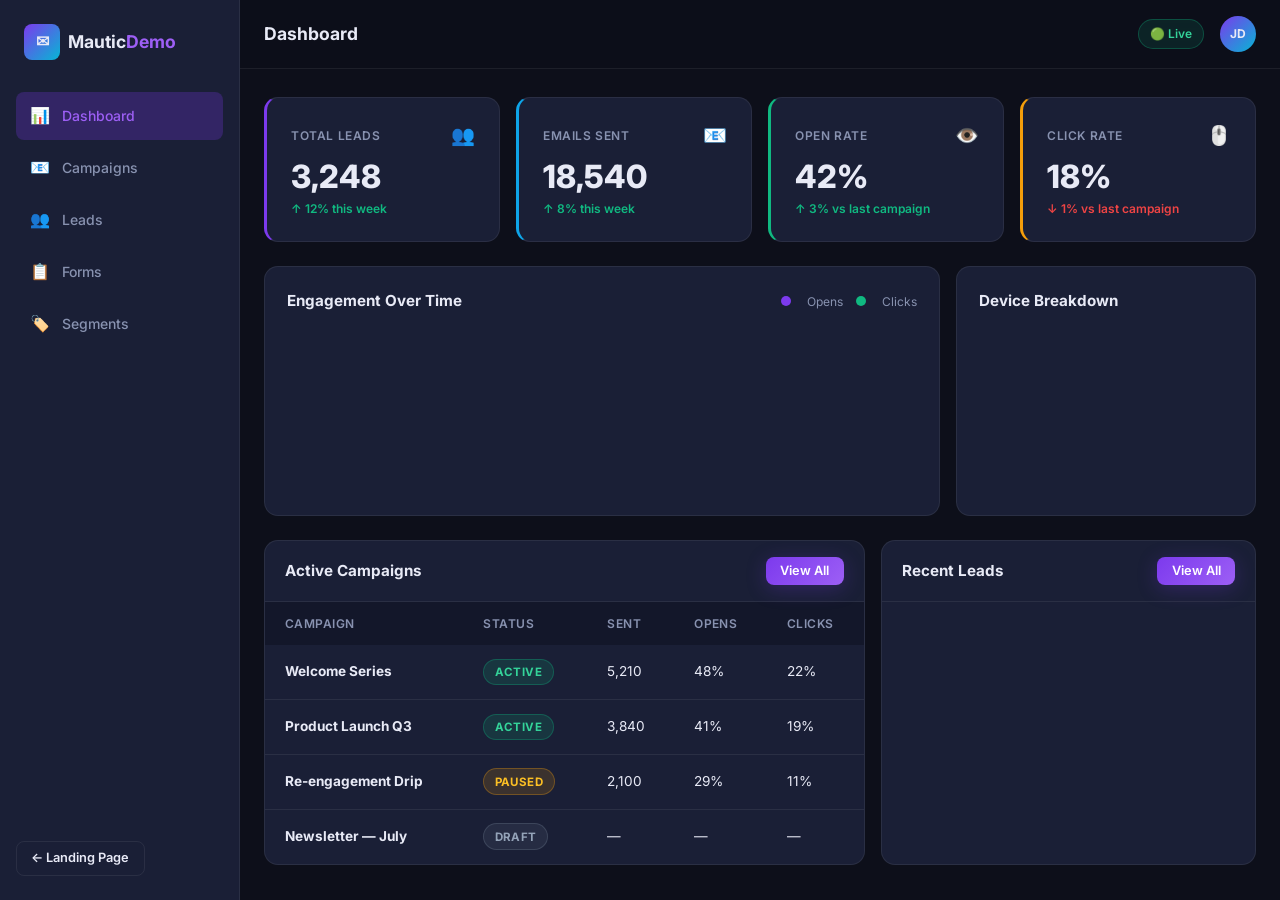
==== dashboard.html @ f66dd585 "Initial commit - Mautic v5 Docker setup, Landing page and dashboard mockup" ====
<!DOCTYPE html>
<html lang="en">
<head>
  <meta charset="UTF-8" />
  <meta name="viewport" content="width=device-width, initial-scale=1.0"/>
  <title>Mautic Demo — Campaign Dashboard</title>
  <meta name="description" content="Track email campaign performance: opens, clicks, leads, and conversions in real time." />
  <link rel="preconnect" href="https://fonts.googleapis.com" />
  <link href="https://fonts.googleapis.com/css2?family=Inter:wght@400;500;600;700;800&display=swap" rel="stylesheet" />
  <link rel="stylesheet" href="style.css" />
</head>
<body class="dashboard-page">

  <!-- SIDEBAR -->
  <aside class="sidebar" id="sidebar">
    <div class="sidebar-logo">
      <span class="logo-icon">✉</span>
      <span>Mautic<strong>Demo</strong></span>
    </div>
    <nav class="sidebar-nav">
      <a href="dashboard.html" class="nav-item active" id="nav-dashboard">
        <span class="nav-icon">📊</span> Dashboard
      </a>
      <a href="#" class="nav-item" id="nav-campaigns" onclick="showSection('campaigns'); return false;">
        <span class="nav-icon">📧</span> Campaigns
      </a>
      <a href="#" class="nav-item" id="nav-leads" onclick="showSection('leads'); return false;">
        <span class="nav-icon">👥</span> Leads
      </a>
      <a href="#" class="nav-item" id="nav-forms" onclick="showSection('forms'); return false;">
        <span class="nav-icon">📋</span> Forms
      </a>
      <a href="#" class="nav-item" id="nav-segments" onclick="showSection('segments'); return false;">
        <span class="nav-icon">🏷️</span> Segments
      </a>
    </nav>
    <div class="sidebar-footer">
      <a href="index.html" class="btn btn-outline btn-sm">← Landing Page</a>
    </div>
  </aside>

  <!-- MAIN -->
  <main class="main-content">

    <!-- TOPBAR -->
    <header class="topbar">
      <div class="topbar-left">
        <button class="hamburger" id="hamburger" onclick="toggleSidebar()">☰</button>
        <h1 class="page-title" id="pageTitle">Dashboard</h1>
      </div>
      <div class="topbar-right">
        <span class="live-badge">🟢 Live</span>
        <div class="avatar">JD</div>
      </div>
    </header>

    <!-- ── DASHBOARD SECTION ── -->
    <section class="section active" id="section-dashboard">

      <!-- KPI CARDS -->
      <div class="kpi-grid">
        <div class="kpi-card" style="--accent:#7c3aed">
          <div class="kpi-top">
            <span class="kpi-label">Total Leads</span>
            <span class="kpi-icon">👥</span>
          </div>
          <div class="kpi-value" data-target="3248">0</div>
          <div class="kpi-delta positive">↑ 12% this week</div>
        </div>
        <div class="kpi-card" style="--accent:#0ea5e9">
          <div class="kpi-top">
            <span class="kpi-label">Emails Sent</span>
            <span class="kpi-icon">📧</span>
          </div>
          <div class="kpi-value" data-target="18540">0</div>
          <div class="kpi-delta positive">↑ 8% this week</div>
        </div>
        <div class="kpi-card" style="--accent:#10b981">
          <div class="kpi-top">
            <span class="kpi-label">Open Rate</span>
            <span class="kpi-icon">👁️</span>
          </div>
          <div class="kpi-value" data-target="42" data-suffix="%">0</div>
          <div class="kpi-delta positive">↑ 3% vs last campaign</div>
        </div>
        <div class="kpi-card" style="--accent:#f59e0b">
          <div class="kpi-top">
            <span class="kpi-label">Click Rate</span>
            <span class="kpi-icon">🖱️</span>
          </div>
          <div class="kpi-value" data-target="18" data-suffix="%">0</div>
          <div class="kpi-delta negative">↓ 1% vs last campaign</div>
        </div>
      </div>

      <!-- CHARTS ROW -->
      <div class="charts-row">
        <!-- Engagement Over Time -->
        <div class="chart-card wide">
          <div class="chart-header">
            <h2>Engagement Over Time</h2>
            <div class="chart-legend">
              <span class="legend-dot" style="background:#7c3aed"></span> Opens
              <span class="legend-dot" style="background:#10b981"></span> Clicks
            </div>
          </div>
          <div class="bar-chart" id="engagementChart"></div>
        </div>

        <!-- Device Breakdown -->
        <div class="chart-card">
          <div class="chart-header"><h2>Device Breakdown</h2></div>
          <div class="donut-wrap">
            <svg viewBox="0 0 120 120" class="donut-svg" id="donutSvg"></svg>
            <div class="donut-legend" id="donutLegend"></div>
          </div>
        </div>
      </div>

      <!-- CAMPAIGNS TABLE + RECENT LEADS -->
      <div class="bottom-row">
        <div class="table-card">
          <div class="card-header">
            <h2>Active Campaigns</h2>
            <button class="btn btn-primary btn-sm" onclick="showSection('campaigns')">View All</button>
          </div>
          <table class="data-table">
            <thead>
              <tr>
                <th>Campaign</th>
                <th>Status</th>
                <th>Sent</th>
                <th>Opens</th>
                <th>Clicks</th>
              </tr>
            </thead>
            <tbody>
              <tr>
                <td><strong>Welcome Series</strong></td>
                <td><span class="badge-status active">Active</span></td>
                <td>5,210</td>
                <td>48%</td>
                <td>22%</td>
              </tr>
              <tr>
                <td><strong>Product Launch Q3</strong></td>
                <td><span class="badge-status active">Active</span></td>
                <td>3,840</td>
                <td>41%</td>
                <td>19%</td>
              </tr>
              <tr>
                <td><strong>Re-engagement Drip</strong></td>
                <td><span class="badge-status paused">Paused</span></td>
                <td>2,100</td>
                <td>29%</td>
                <td>11%</td>
              </tr>
              <tr>
                <td><strong>Newsletter — July</strong></td>
                <td><span class="badge-status draft">Draft</span></td>
                <td>—</td>
                <td>—</td>
                <td>—</td>
              </tr>
            </tbody>
          </table>
        </div>

        <div class="table-card">
          <div class="card-header">
            <h2>Recent Leads</h2>
            <button class="btn btn-primary btn-sm" onclick="showSection('leads')">View All</button>
          </div>
          <ul class="lead-list" id="recentLeadsList"></ul>
        </div>
      </div>

    </section>

    <!-- ── CAMPAIGNS SECTION ── -->
    <section class="section" id="section-campaigns">
      <div class="section-toolbar">
        <h2>Email Campaigns</h2>
        <button class="btn btn-primary btn-sm" id="newCampaignBtn" onclick="openCampaignModal()">+ New Campaign</button>
      </div>
      <div class="campaigns-grid" id="campaignsGrid"></div>
    </section>

    <!-- ── LEADS SECTION ── -->
    <section class="section" id="section-leads">
      <div class="section-toolbar">
        <h2>All Leads</h2>
        <input type="search" id="leadSearch" placeholder="Search leads…" class="search-input" oninput="filterLeads(this.value)" />
      </div>
      <div class="table-card" style="margin-top:0">
        <table class="data-table" id="leadsTable">
          <thead>
            <tr>
              <th>Name</th>
              <th>Email</th>
              <th>Company</th>
              <th>Interest</th>
              <th>Joined</th>
              <th>Status</th>
            </tr>
          </thead>
          <tbody id="leadsTableBody"></tbody>
        </table>
      </div>
    </section>

    <!-- ── FORMS SECTION ── -->
    <section class="section" id="section-forms">
      <div class="section-toolbar"><h2>Lead Capture Forms</h2></div>
      <div class="forms-grid">
        <div class="form-info-card">
          <div class="form-info-icon">📋</div>
          <h3>Campaign Signup Form</h3>
          <p>Embeds on your landing page. Captures name, email, company, and interest.</p>
          <div class="form-info-stats">
            <span>👁️ 4,820 views</span>
            <span>✅ 3,248 submissions</span>
            <span>📈 67% conversion</span>
          </div>
          <div class="embed-box">
            <label>Embed Code</label>
            <code>&lt;script src="https://your-mautic.com/form/1/generate.js"&gt;&lt;/script&gt;</code>
            <button class="btn btn-outline btn-sm" onclick="copyEmbed()">📋 Copy</button>
          </div>
          <a href="index.html" class="btn btn-primary btn-sm" style="margin-top:1rem">Preview Form →</a>
        </div>
        <div class="form-info-card">
          <div class="form-info-icon">🔔</div>
          <h3>Webinar Registration</h3>
          <p>Collects attendee info for upcoming webinar events. Double opt-in enabled.</p>
          <div class="form-info-stats">
            <span>👁️ 1,200 views</span>
            <span>✅ 540 submissions</span>
            <span>📈 45% conversion</span>
          </div>
          <div class="embed-box">
            <label>Embed Code</label>
            <code>&lt;script src="https://your-mautic.com/form/2/generate.js"&gt;&lt;/script&gt;</code>
            <button class="btn btn-outline btn-sm" onclick="copyEmbed2()">📋 Copy</button>
          </div>
        </div>
      </div>
    </section>

    <!-- ── SEGMENTS SECTION ── -->
    <section class="section" id="section-segments">
      <div class="section-toolbar"><h2>Audience Segments</h2></div>
      <div class="segments-grid">
        <div class="segment-card">
          <div class="segment-header" style="--seg-color:#7c3aed">
            <span class="segment-icon">🏷️</span>
            <strong>Email Marketing</strong>
          </div>
          <p>Leads interested in email marketing tips and best practices.</p>
          <div class="segment-count">842 contacts</div>
        </div>
        <div class="segment-card">
          <div class="segment-header" style="--seg-color:#0ea5e9">
            <span class="segment-icon">🏷️</span>
            <strong>Lead Generation</strong>
          </div>
          <p>Prospects looking to grow their pipeline with lead gen strategies.</p>
          <div class="segment-count">1,120 contacts</div>
        </div>
        <div class="segment-card">
          <div class="segment-header" style="--seg-color:#10b981">
            <span class="segment-icon">🏷️</span>
            <strong>Automation</strong>
          </div>
          <p>Users exploring marketing automation workflows and drip sequences.</p>
          <div class="segment-count">690 contacts</div>
        </div>
        <div class="segment-card">
          <div class="segment-header" style="--seg-color:#f59e0b">
            <span class="segment-icon">🏷️</span>
            <strong>Analytics</strong>
          </div>
          <p>Data-driven marketers tracking campaign performance metrics.</p>
          <div class="segment-count">596 contacts</div>
        </div>
      </div>
    </section>

  </main>

  <!-- NEW CAMPAIGN MODAL -->
  <div class="modal-overlay hidden" id="campaignModal">
    <div class="modal">
      <div class="modal-header">
        <h2>Create New Campaign</h2>
        <button class="modal-close" onclick="closeCampaignModal()">✕</button>
      </div>
      <form id="campaignForm" onsubmit="saveCampaign(event)">
        <div class="form-group">
          <label>Campaign Name</label>
          <input type="text" id="campaignName" placeholder="e.g. Summer Promo 2026" required />
        </div>
        <div class="form-group">
          <label>Subject Line</label>
          <input type="text" id="campaignSubject" placeholder="e.g. 🌞 Exclusive summer deals just for you" required />
        </div>
        <div class="form-group">
          <label>Target Segment</label>
          <select id="campaignSegment">
            <option value="all">All Subscribers</option>
            <option value="email-marketing">Email Marketing</option>
            <option value="lead-gen">Lead Generation</option>
            <option value="automation">Automation</option>
            <option value="analytics">Analytics</option>
          </select>
        </div>
        <div class="form-group">
          <label>Send Date</label>
          <input type="date" id="campaignDate" required />
        </div>
        <div class="form-group">
          <label>Email Body (Preview)</label>
          <textarea id="campaignBody" rows="4" placeholder="Write a short description or preview text for this campaign…"></textarea>
        </div>
        <div class="modal-actions">
          <button type="button" class="btn btn-outline" onclick="closeCampaignModal()">Cancel</button>
          <button type="submit" class="btn btn-primary">Create Campaign</button>
        </div>
      </form>
    </div>
  </div>

  <script src="app.js"></script>
</body>
</html>
---- style.css ----
/* ─────────────────────────────────────────
   DESIGN TOKENS
───────────────────────────────────────── */
:root {
  --bg: #0d0f1a;
  --bg2: #13172a;
  --bg3: #1c2240;
  --surface: #1a1f36;
  --surface2: #222846;
  --border: rgba(255,255,255,0.07);
  --text: #e8eaf6;
  --text-muted: #8892b0;
  --primary: #7c3aed;
  --primary-light: #9d5ff5;
  --primary-glow: rgba(124,58,237,0.25);
  --accent: #06b6d4;
  --success: #10b981;
  --warning: #f59e0b;
  --danger: #ef4444;
  --radius: 14px;
  --radius-sm: 8px;
  --sidebar-w: 240px;
  --transition: 0.2s ease;
}

/* ─────────────────────────────────────────
   RESET & BASE
───────────────────────────────────────── */
*, *::before, *::after { box-sizing: border-box; margin: 0; padding: 0; }

html { scroll-behavior: smooth; }

body {
  font-family: 'Inter', sans-serif;
  background: var(--bg);
  color: var(--text);
  line-height: 1.6;
  min-height: 100vh;
}

a { color: inherit; text-decoration: none; }
input, select, textarea, button { font-family: inherit; font-size: 0.9rem; }

/* ─────────────────────────────────────────
   BUTTONS
───────────────────────────────────────── */
.btn {
  display: inline-flex;
  align-items: center;
  gap: 0.4rem;
  padding: 0.6rem 1.25rem;
  border-radius: var(--radius-sm);
  font-weight: 600;
  font-size: 0.875rem;
  cursor: pointer;
  border: none;
  transition: all var(--transition);
}

.btn-primary {
  background: linear-gradient(135deg, var(--primary), var(--primary-light));
  color: #fff;
  box-shadow: 0 4px 20px var(--primary-glow);
}
.btn-primary:hover {
  transform: translateY(-1px);
  box-shadow: 0 6px 28px var(--primary-glow);
}

.btn-outline {
  background: transparent;
  color: var(--text);
  border: 1px solid var(--border);
}
.btn-outline:hover {
  background: var(--surface2);
  border-color: var(--primary);
  color: var(--primary-light);
}

.btn-sm { padding: 0.4rem 0.9rem; font-size: 0.8rem; }
.btn-full { width: 100%; justify-content: center; padding: 0.85rem; font-size: 0.95rem; }

/* ─────────────────────────────────────────
   NAVBAR (landing)
───────────────────────────────────────── */
.navbar {
  position: sticky;
  top: 0;
  z-index: 100;
  background: rgba(13,15,26,0.85);
  backdrop-filter: blur(16px);
  border-bottom: 1px solid var(--border);
}
.nav-inner {
  max-width: 1200px;
  margin: 0 auto;
  padding: 1rem 1.5rem;
  display: flex;
  align-items: center;
  justify-content: space-between;
}
.logo {
  display: flex;
  align-items: center;
  gap: 0.5rem;
  font-size: 1.2rem;
  font-weight: 700;
  color: var(--text);
}
.logo strong { color: var(--primary-light); }
.logo-icon {
  width: 36px; height: 36px;
  background: linear-gradient(135deg, var(--primary), var(--accent));
  border-radius: 8px;
  display: flex;
  align-items: center;
  justify-content: center;
  font-size: 1rem;
}

/* ─────────────────────────────────────────
   HERO (landing)
───────────────────────────────────────── */
.landing-page { background: var(--bg); }

.hero {
  max-width: 1200px;
  margin: 0 auto;
  padding: 5rem 1.5rem 4rem;
  display: grid;
  grid-template-columns: 1fr 420px;
  gap: 4rem;
  align-items: center;
}

.hero-content { display: flex; flex-direction: column; gap: 1.5rem; }

.badge {
  display: inline-block;
  width: fit-content;
  background: rgba(124,58,237,0.15);
  border: 1px solid rgba(124,58,237,0.35);
  color: var(--primary-light);
  padding: 0.35rem 0.9rem;
  border-radius: 999px;
  font-size: 0.8rem;
  font-weight: 600;
}

.hero h1 {
  font-size: clamp(2rem, 4vw, 3rem);
  font-weight: 800;
  line-height: 1.2;
  background: linear-gradient(135deg, #fff 30%, var(--primary-light) 100%);
  -webkit-background-clip: text;
  -webkit-text-fill-color: transparent;
  background-clip: text;
}

.hero-sub {
  font-size: 1.05rem;
  color: var(--text-muted);
  max-width: 520px;
}

.hero-stats {
  display: flex;
  align-items: center;
  gap: 1.5rem;
  margin-top: 0.5rem;
}
.stat { display: flex; flex-direction: column; }
.stat strong { font-size: 1.6rem; font-weight: 800; color: #fff; }
.stat span { font-size: 0.78rem; color: var(--text-muted); }
.stat-divider { width: 1px; height: 40px; background: var(--border); }

/* ─────────────────────────────────────────
   FORM CARD
───────────────────────────────────────── */
.form-card {
  background: var(--surface);
  border: 1px solid var(--border);
  border-radius: var(--radius);
  padding: 2rem;
  box-shadow: 0 20px 60px rgba(0,0,0,0.4), 0 0 0 1px var(--border);
}

.form-header { text-align: center; margin-bottom: 1.5rem; }
.form-icon { font-size: 2rem; margin-bottom: 0.5rem; }
.form-header h2 { font-size: 1.4rem; font-weight: 700; }
.form-header p { color: var(--text-muted); font-size: 0.875rem; margin-top: 0.3rem; }

.form-group { display: flex; flex-direction: column; gap: 0.35rem; margin-bottom: 1rem; }
.form-group label {
  font-size: 0.8rem;
  font-weight: 600;
  color: var(--text-muted);
  text-transform: uppercase;
  letter-spacing: 0.05em;
}
.form-group input,
.form-group select,
.form-group textarea {
  background: var(--bg2);
  border: 1px solid var(--border);
  color: var(--text);
  padding: 0.65rem 0.85rem;
  border-radius: var(--radius-sm);
  outline: none;
  transition: border-color var(--transition), box-shadow var(--transition);
}
.form-group input:focus,
.form-group select:focus,
.form-group textarea:focus {
  border-color: var(--primary);
  box-shadow: 0 0 0 3px var(--primary-glow);
}
.form-group input.error { border-color: var(--danger); }

.optional { color: var(--text-muted); font-weight: 400; text-transform: none; }

.form-check {
  display: flex;
  align-items: flex-start;
  gap: 0.6rem;
  margin-bottom: 1.2rem;
  font-size: 0.82rem;
  color: var(--text-muted);
  flex-wrap: wrap;
}
.form-check input[type="checkbox"] { margin-top: 2px; accent-color: var(--primary); }
.form-check a { color: var(--primary-light); text-decoration: underline; }

.field-error { color: var(--danger); font-size: 0.75rem; min-height: 1rem; }

/* ─────────────────────────────────────────
   SUCCESS STATE
───────────────────────────────────────── */
.form-success {
  text-align: center;
  padding: 2rem 1rem;
}
.success-icon { font-size: 3rem; margin-bottom: 1rem; }
.form-success h3 { font-size: 1.5rem; font-weight: 700; margin-bottom: 0.5rem; }
.form-success p { color: var(--text-muted); }

/* ─────────────────────────────────────────
   FEATURES
───────────────────────────────────────── */
.features {
  border-top: 1px solid var(--border);
  padding: 5rem 1.5rem;
  background: var(--bg2);
}
.container { max-width: 1200px; margin: 0 auto; }
.section-title { font-size: 2rem; font-weight: 800; text-align: center; }
.section-sub { text-align: center; color: var(--text-muted); margin-top: 0.5rem; margin-bottom: 3rem; }
.features-grid {
  display: grid;
  grid-template-columns: repeat(auto-fit, minmax(240px, 1fr));
  gap: 1.5rem;
}
.feature-card {
  background: var(--surface);
  border: 1px solid var(--border);
  border-radius: var(--radius);
  padding: 1.75rem;
  transition: transform var(--transition), box-shadow var(--transition);
}
.feature-card:hover {
  transform: translateY(-4px);
  box-shadow: 0 12px 40px rgba(0,0,0,0.3);
}
.feature-icon { font-size: 2rem; margin-bottom: 1rem; }
.feature-card h3 { font-size: 1.05rem; font-weight: 700; margin-bottom: 0.5rem; }
.feature-card p { color: var(--text-muted); font-size: 0.875rem; }

/* ─────────────────────────────────────────
   FOOTER
───────────────────────────────────────── */
.footer {
  text-align: center;
  padding: 2rem 1.5rem;
  border-top: 1px solid var(--border);
  color: var(--text-muted);
  font-size: 0.82rem;
}
.footer a { color: var(--primary-light); }

/* ─────────────────────────────────────────
   DASHBOARD LAYOUT
───────────────────────────────────────── */
.dashboard-page {
  display: flex;
  min-height: 100vh;
}

/* SIDEBAR */
.sidebar {
  width: var(--sidebar-w);
  background: var(--surface);
  border-right: 1px solid var(--border);
  display: flex;
  flex-direction: column;
  padding: 1.5rem 1rem;
  position: fixed;
  top: 0; left: 0; bottom: 0;
  z-index: 200;
  transition: transform var(--transition);
}
.sidebar-logo {
  display: flex;
  align-items: center;
  gap: 0.5rem;
  font-size: 1.1rem;
  font-weight: 700;
  margin-bottom: 2rem;
  padding: 0 0.5rem;
}
.sidebar-logo strong { color: var(--primary-light); }
.sidebar-nav {
  display: flex;
  flex-direction: column;
  gap: 0.25rem;
  flex: 1;
}
.nav-item {
  display: flex;
  align-items: center;
  gap: 0.75rem;
  padding: 0.7rem 0.85rem;
  border-radius: var(--radius-sm);
  color: var(--text-muted);
  font-size: 0.875rem;
  font-weight: 500;
  transition: all var(--transition);
  cursor: pointer;
}
.nav-item:hover, .nav-item.active {
  background: var(--primary-glow);
  color: var(--primary-light);
}
.nav-icon { font-size: 1rem; }
.sidebar-footer { margin-top: auto; padding-top: 1rem; }

/* MAIN */
.main-content {
  margin-left: var(--sidebar-w);
  flex: 1;
  display: flex;
  flex-direction: column;
  min-height: 100vh;
  overflow-x: hidden;
}

/* TOPBAR */
.topbar {
  position: sticky;
  top: 0;
  z-index: 100;
  background: rgba(13,15,26,0.85);
  backdrop-filter: blur(16px);
  border-bottom: 1px solid var(--border);
  padding: 1rem 1.5rem;
  display: flex;
  align-items: center;
  justify-content: space-between;
}
.topbar-left { display: flex; align-items: center; gap: 1rem; }
.page-title { font-size: 1.1rem; font-weight: 700; }
.topbar-right { display: flex; align-items: center; gap: 1rem; }
.live-badge {
  font-size: 0.75rem;
  font-weight: 600;
  background: rgba(16,185,129,0.12);
  color: #34d399;
  border: 1px solid rgba(16,185,129,0.3);
  padding: 0.25rem 0.7rem;
  border-radius: 999px;
}
.avatar {
  width: 36px; height: 36px;
  background: linear-gradient(135deg, var(--primary), var(--accent));
  border-radius: 50%;
  display: flex;
  align-items: center;
  justify-content: center;
  font-size: 0.75rem;
  font-weight: 700;
}
.hamburger {
  display: none;
  background: none;
  border: none;
  color: var(--text);
  font-size: 1.3rem;
  cursor: pointer;
}

/* SECTIONS */
.section {
  display: none;
  padding: 1.75rem 1.5rem;
  flex: 1;
  animation: fadeIn 0.25s ease;
}
.section.active { display: block; }
@keyframes fadeIn { from { opacity: 0; transform: translateY(6px); } to { opacity: 1; transform: none; } }

.section-toolbar {
  display: flex;
  align-items: center;
  justify-content: space-between;
  margin-bottom: 1.5rem;
}
.section-toolbar h2 { font-size: 1.2rem; font-weight: 700; }

/* ─────────────────────────────────────────
   KPI CARDS
───────────────────────────────────────── */
.kpi-grid {
  display: grid;
  grid-template-columns: repeat(auto-fit, minmax(200px, 1fr));
  gap: 1rem;
  margin-bottom: 1.5rem;
}
.kpi-card {
  background: var(--surface);
  border: 1px solid var(--border);
  border-radius: var(--radius);
  padding: 1.4rem 1.5rem;
  border-left: 3px solid var(--accent, var(--primary));
  transition: transform var(--transition), box-shadow var(--transition);
}
.kpi-card:hover {
  transform: translateY(-3px);
  box-shadow: 0 8px 30px rgba(0,0,0,0.25);
}
.kpi-top {
  display: flex;
  justify-content: space-between;
  align-items: center;
  margin-bottom: 0.6rem;
}
.kpi-label { font-size: 0.75rem; font-weight: 600; text-transform: uppercase; letter-spacing: 0.05em; color: var(--text-muted); }
.kpi-icon { font-size: 1.2rem; }
.kpi-value { font-size: 2rem; font-weight: 800; line-height: 1; }
.kpi-delta { font-size: 0.75rem; margin-top: 0.4rem; font-weight: 600; }
.kpi-delta.positive { color: var(--success); }
.kpi-delta.negative { color: var(--danger); }

/* ─────────────────────────────────────────
   CHARTS
───────────────────────────────────────── */
.charts-row {
  display: grid;
  grid-template-columns: 1fr 300px;
  gap: 1rem;
  margin-bottom: 1.5rem;
}

.chart-card {
  background: var(--surface);
  border: 1px solid var(--border);
  border-radius: var(--radius);
  padding: 1.4rem;
}
.chart-card.wide { grid-column: 1; }

.chart-header {
  display: flex;
  justify-content: space-between;
  align-items: center;
  margin-bottom: 1.2rem;
}
.chart-header h2 { font-size: 0.95rem; font-weight: 700; }

.chart-legend {
  display: flex;
  align-items: center;
  gap: 0.8rem;
  font-size: 0.75rem;
  color: var(--text-muted);
}
.legend-dot { display: inline-block; width: 10px; height: 10px; border-radius: 50%; margin-right: 0.2rem; }

/* BAR CHART */
.bar-chart {
  display: flex;
  align-items: flex-end;
  gap: 0.5rem;
  height: 160px;
}
.bar-group {
  flex: 1;
  display: flex;
  flex-direction: column;
  align-items: center;
  gap: 2px;
}
.bar-pair {
  display: flex;
  align-items: flex-end;
  gap: 2px;
  width: 100%;
  flex: 1;
}
.bar {
  flex: 1;
  border-radius: 3px 3px 0 0;
  min-height: 4px;
  transition: height 0.8s cubic-bezier(.34,1.56,.64,1);
}
.bar-label {
  font-size: 0.65rem;
  color: var(--text-muted);
  margin-top: 4px;
  text-align: center;
}

/* DONUT */
.donut-wrap {
  display: flex;
  flex-direction: column;
  align-items: center;
  gap: 1rem;
}
.donut-svg { width: 120px; height: 120px; }
.donut-legend { width: 100%; display: flex; flex-direction: column; gap: 0.45rem; }
.donut-item {
  display: flex;
  align-items: center;
  justify-content: space-between;
  font-size: 0.78rem;
}
.donut-item-left { display: flex; align-items: center; gap: 0.5rem; }
.donut-dot { width: 8px; height: 8px; border-radius: 50%; }
.donut-pct { font-weight: 700; }

/* ─────────────────────────────────────────
   BOTTOM ROW TABLES
───────────────────────────────────────── */
.bottom-row {
  display: grid;
  grid-template-columns: 1.6fr 1fr;
  gap: 1rem;
}

.table-card {
  background: var(--surface);
  border: 1px solid var(--border);
  border-radius: var(--radius);
  overflow: hidden;
}
.card-header {
  display: flex;
  justify-content: space-between;
  align-items: center;
  padding: 1rem 1.25rem;
  border-bottom: 1px solid var(--border);
}
.card-header h2 { font-size: 0.95rem; font-weight: 700; }

.data-table {
  width: 100%;
  border-collapse: collapse;
  font-size: 0.85rem;
}
.data-table th {
  background: var(--bg2);
  padding: 0.75rem 1.25rem;
  text-align: left;
  font-size: 0.75rem;
  font-weight: 600;
  color: var(--text-muted);
  text-transform: uppercase;
  letter-spacing: 0.04em;
}
.data-table td {
  padding: 0.85rem 1.25rem;
  border-bottom: 1px solid var(--border);
  color: var(--text);
}
.data-table tr:last-child td { border-bottom: none; }
.data-table tbody tr:hover { background: var(--surface2); }

/* STATUS BADGES */
.badge-status {
  display: inline-block;
  padding: 0.2rem 0.65rem;
  border-radius: 999px;
  font-size: 0.72rem;
  font-weight: 700;
  text-transform: uppercase;
  letter-spacing: 0.04em;
}
.badge-status.active  { background: rgba(16,185,129,0.15); color: #34d399; border: 1px solid rgba(16,185,129,0.3); }
.badge-status.paused  { background: rgba(245,158,11,0.15);  color: #fbbf24; border: 1px solid rgba(245,158,11,0.3); }
.badge-status.draft   { background: rgba(148,163,184,0.1);  color: #94a3b8; border: 1px solid rgba(148,163,184,0.2); }
.badge-status.sent    { background: rgba(14,165,233,0.15);  color: #38bdf8; border: 1px solid rgba(14,165,233,0.3); }

/* LEAD LIST */
.lead-list { list-style: none; }
.lead-item {
  display: flex;
  align-items: center;
  gap: 0.85rem;
  padding: 0.85rem 1.25rem;
  border-bottom: 1px solid var(--border);
  font-size: 0.85rem;
  transition: background var(--transition);
}
.lead-item:last-child { border-bottom: none; }
.lead-item:hover { background: var(--surface2); }
.lead-avatar {
  width: 32px; height: 32px;
  border-radius: 50%;
  display: flex;
  align-items: center;
  justify-content: center;
  font-size: 0.7rem;
  font-weight: 700;
  color: #fff;
  flex-shrink: 0;
}
.lead-info { flex: 1; }
.lead-name { font-weight: 600; }
.lead-email { color: var(--text-muted); font-size: 0.75rem; }
.lead-time { color: var(--text-muted); font-size: 0.72rem; }

/* ─────────────────────────────────────────
   CAMPAIGNS GRID
───────────────────────────────────────── */
.campaigns-grid {
  display: grid;
  grid-template-columns: repeat(auto-fill, minmax(280px, 1fr));
  gap: 1rem;
}
.campaign-card {
  background: var(--surface);
  border: 1px solid var(--border);
  border-radius: var(--radius);
  padding: 1.4rem;
  transition: transform var(--transition), box-shadow var(--transition);
}
.campaign-card:hover {
  transform: translateY(-3px);
  box-shadow: 0 10px 30px rgba(0,0,0,0.25);
}
.cc-header { display: flex; justify-content: space-between; align-items: flex-start; margin-bottom: 0.75rem; }
.cc-name { font-size: 1rem; font-weight: 700; }
.cc-subject { color: var(--text-muted); font-size: 0.82rem; margin-bottom: 0.85rem; }
.cc-meta { display: flex; gap: 1rem; font-size: 0.78rem; color: var(--text-muted); margin-bottom: 0.85rem; }
.cc-stats { display: flex; gap: 0.75rem; }
.cc-stat {
  flex: 1;
  background: var(--bg2);
  border-radius: var(--radius-sm);
  padding: 0.5rem;
  text-align: center;
}
.cc-stat-val { font-weight: 700; font-size: 0.95rem; }
.cc-stat-lbl { font-size: 0.67rem; color: var(--text-muted); }

/* ─────────────────────────────────────────
   LEADS TABLE (full)
───────────────────────────────────────── */
.search-input {
  background: var(--surface);
  border: 1px solid var(--border);
  color: var(--text);
  padding: 0.5rem 0.9rem;
  border-radius: var(--radius-sm);
  outline: none;
  width: 240px;
  font-size: 0.875rem;
}
.search-input:focus {
  border-color: var(--primary);
  box-shadow: 0 0 0 3px var(--primary-glow);
}

/* ─────────────────────────────────────────
   FORMS & SEGMENTS
───────────────────────────────────────── */
.forms-grid {
  display: grid;
  grid-template-columns: repeat(auto-fill, minmax(340px, 1fr));
  gap: 1.25rem;
}
.form-info-card {
  background: var(--surface);
  border: 1px solid var(--border);
  border-radius: var(--radius);
  padding: 1.5rem;
}
.form-info-icon { font-size: 2rem; margin-bottom: 0.75rem; }
.form-info-card h3 { font-size: 1rem; font-weight: 700; margin-bottom: 0.4rem; }
.form-info-card p { color: var(--text-muted); font-size: 0.85rem; margin-bottom: 1rem; }
.form-info-stats { display: flex; gap: 1rem; flex-wrap: wrap; font-size: 0.78rem; color: var(--text-muted); margin-bottom: 1rem; }
.embed-box {
  background: var(--bg2);
  border: 1px solid var(--border);
  border-radius: var(--radius-sm);
  padding: 0.85rem;
}
.embed-box label { font-size: 0.7rem; font-weight: 600; text-transform: uppercase; color: var(--text-muted); display: block; margin-bottom: 0.35rem; }
.embed-box code { display: block; font-size: 0.72rem; color: #a5b4fc; word-break: break-all; margin-bottom: 0.6rem; }

.segments-grid {
  display: grid;
  grid-template-columns: repeat(auto-fill, minmax(240px, 1fr));
  gap: 1rem;
}
.segment-card {
  background: var(--surface);
  border: 1px solid var(--border);
  border-radius: var(--radius);
  overflow: hidden;
  transition: transform var(--transition);
}
.segment-card:hover { transform: translateY(-3px); }
.segment-header {
  background: color-mix(in srgb, var(--seg-color) 15%, transparent);
  border-bottom: 1px solid var(--border);
  padding: 1rem 1.25rem;
  display: flex;
  align-items: center;
  gap: 0.6rem;
  font-weight: 700;
  font-size: 0.9rem;
  color: var(--seg-color, var(--primary-light));
}
.segment-card p { padding: 1rem 1.25rem 0.5rem; color: var(--text-muted); font-size: 0.85rem; }
.segment-count { padding: 0.5rem 1.25rem 1rem; font-weight: 700; color: var(--text); font-size: 0.9rem; }

/* ─────────────────────────────────────────
   MODAL
───────────────────────────────────────── */
.modal-overlay {
  position: fixed;
  inset: 0;
  background: rgba(0,0,0,0.65);
  backdrop-filter: blur(4px);
  z-index: 500;
  display: flex;
  align-items: center;
  justify-content: center;
  padding: 1rem;
  animation: fadeIn 0.2s ease;
}
.modal-overlay.hidden { display: none; }
.modal {
  background: var(--surface);
  border: 1px solid var(--border);
  border-radius: var(--radius);
  padding: 2rem;
  width: 100%;
  max-width: 500px;
  box-shadow: 0 24px 80px rgba(0,0,0,0.6);
  animation: slideUp 0.25s ease;
}
@keyframes slideUp { from { transform: translateY(20px); opacity: 0; } to { transform: none; opacity: 1; } }

.modal-header {
  display: flex;
  justify-content: space-between;
  align-items: center;
  margin-bottom: 1.5rem;
}
.modal-header h2 { font-size: 1.1rem; font-weight: 700; }
.modal-close {
  background: none;
  border: none;
  color: var(--text-muted);
  font-size: 1.1rem;
  cursor: pointer;
  transition: color var(--transition);
}
.modal-close:hover { color: var(--text); }
.modal-actions { display: flex; gap: 0.75rem; justify-content: flex-end; margin-top: 1.25rem; }

/* ─────────────────────────────────────────
   UTILITIES
───────────────────────────────────────── */
.hidden { display: none !important; }

/* ─────────────────────────────────────────
   RESPONSIVE
───────────────────────────────────────── */
@media (max-width: 1024px) {
  .charts-row { grid-template-columns: 1fr; }
  .bottom-row { grid-template-columns: 1fr; }
}

@media (max-width: 768px) {
  .hero {
    grid-template-columns: 1fr;
    gap: 2.5rem;
    padding: 3rem 1rem 2rem;
  }
  .sidebar {
    transform: translateX(-100%);
  }
  .sidebar.open {
    transform: translateX(0);
  }
  .main-content { margin-left: 0; }
  .hamburger { display: block; }
  .kpi-grid { grid-template-columns: repeat(2, 1fr); }
  .section { padding: 1.25rem 1rem; }
}

@media (max-width: 480px) {
  .kpi-grid { grid-template-columns: 1fr; }
  .hero-stats { flex-wrap: wrap; gap: 1rem; }
}
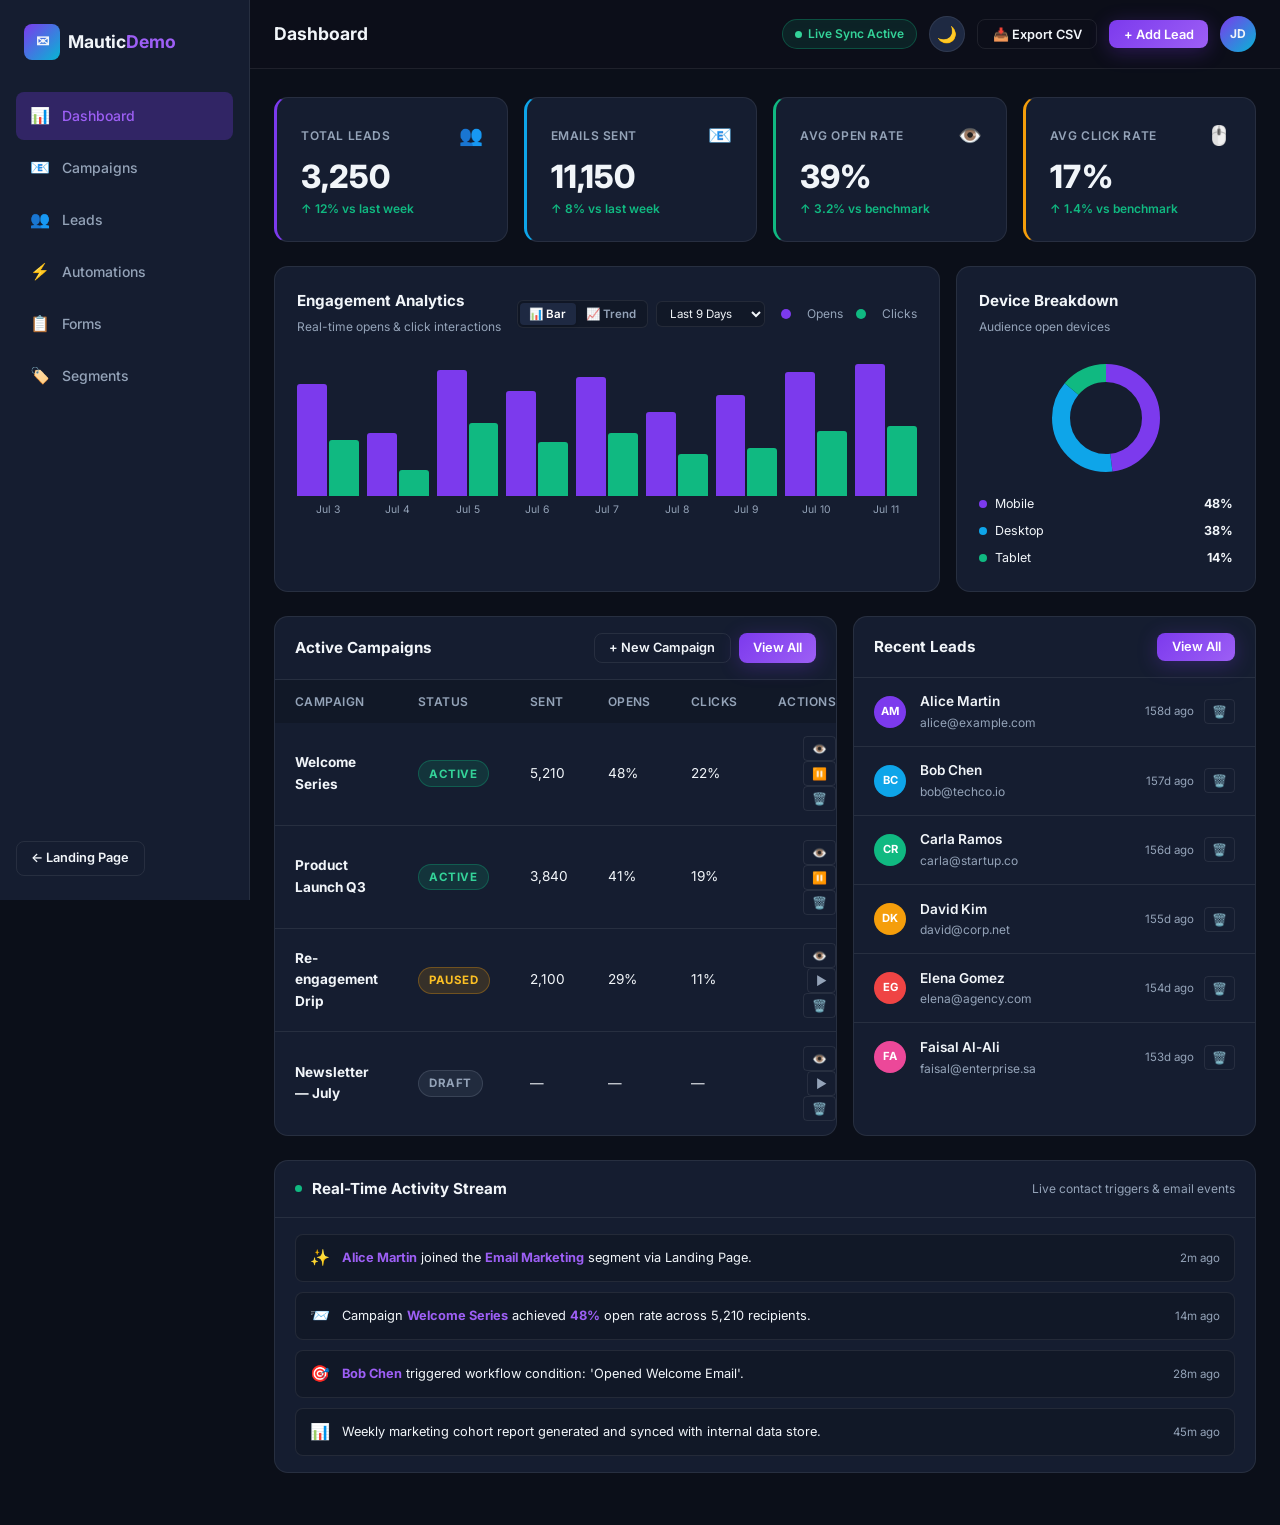
==== commit e37601e8: "Add files via upload" ====
--- a/dashboard.html
+++ b/dashboard.html
@@ -27,6 +27,9 @@
       <a href="#" class="nav-item" id="nav-leads" onclick="showSection('leads'); return false;">
         <span class="nav-icon">👥</span> Leads
       </a>
+      <a href="#" class="nav-item" id="nav-automations" onclick="showSection('automations'); return false;">
+        <span class="nav-icon">⚡</span> Automations
+      </a>
       <a href="#" class="nav-item" id="nav-forms" onclick="showSection('forms'); return false;">
         <span class="nav-icon">📋</span> Forms
       </a>
@@ -48,9 +51,21 @@
         <button class="hamburger" id="hamburger" onclick="toggleSidebar()">☰</button>
         <h1 class="page-title" id="pageTitle">Dashboard</h1>
       </div>
-      <div class="topbar-right">
-        <span class="live-badge">🟢 Live</span>
-        <div class="avatar">JD</div>
+      <div class="topbar-right" style="display:flex;align-items:center;gap:0.75rem">
+        <span class="status-pill">
+          <span class="pulse-dot"></span>
+          <span>Live Sync Active</span>
+        </span>
+        <button class="theme-toggle-btn" id="dashThemeToggleBtn" onclick="toggleTheme()" title="Toggle Dark / Light Mode">
+          🌓
+        </button>
+        <button class="btn btn-outline btn-sm" onclick="exportLeadsCSV()" title="Export all leads as CSV file">
+          📥 Export CSV
+        </button>
+        <button class="btn btn-primary btn-sm" onclick="openLeadModal()">
+          + Add Lead
+        </button>
+        <div class="avatar" title="Marketing Admin">JD</div>
       </div>
     </header>
 
@@ -64,32 +79,32 @@
             <span class="kpi-label">Total Leads</span>
             <span class="kpi-icon">👥</span>
           </div>
-          <div class="kpi-value" data-target="3248">0</div>
-          <div class="kpi-delta positive">↑ 12% this week</div>
+          <div class="kpi-value" id="kpiTotalLeads" data-target="3248">0</div>
+          <div class="kpi-delta positive">↑ 12% vs last week</div>
         </div>
         <div class="kpi-card" style="--accent:#0ea5e9">
           <div class="kpi-top">
             <span class="kpi-label">Emails Sent</span>
             <span class="kpi-icon">📧</span>
           </div>
-          <div class="kpi-value" data-target="18540">0</div>
-          <div class="kpi-delta positive">↑ 8% this week</div>
+          <div class="kpi-value" id="kpiEmailsSent" data-target="18540">0</div>
+          <div class="kpi-delta positive">↑ 8% vs last week</div>
         </div>
         <div class="kpi-card" style="--accent:#10b981">
           <div class="kpi-top">
-            <span class="kpi-label">Open Rate</span>
+            <span class="kpi-label">Avg Open Rate</span>
             <span class="kpi-icon">👁️</span>
           </div>
-          <div class="kpi-value" data-target="42" data-suffix="%">0</div>
-          <div class="kpi-delta positive">↑ 3% vs last campaign</div>
+          <div class="kpi-value" id="kpiOpenRate" data-target="42" data-suffix="%">0</div>
+          <div class="kpi-delta positive">↑ 3.2% vs benchmark</div>
         </div>
         <div class="kpi-card" style="--accent:#f59e0b">
           <div class="kpi-top">
-            <span class="kpi-label">Click Rate</span>
+            <span class="kpi-label">Avg Click Rate</span>
             <span class="kpi-icon">🖱️</span>
           </div>
-          <div class="kpi-value" data-target="18" data-suffix="%">0</div>
-          <div class="kpi-delta negative">↓ 1% vs last campaign</div>
+          <div class="kpi-value" id="kpiClickRate" data-target="18" data-suffix="%">0</div>
+          <div class="kpi-delta positive">↑ 1.4% vs benchmark</div>
         </div>
       </div>
 
@@ -98,18 +113,41 @@
         <!-- Engagement Over Time -->
         <div class="chart-card wide">
           <div class="chart-header">
-            <h2>Engagement Over Time</h2>
-            <div class="chart-legend">
-              <span class="legend-dot" style="background:#7c3aed"></span> Opens
-              <span class="legend-dot" style="background:#10b981"></span> Clicks
+            <div>
+              <h2>Engagement Analytics</h2>
+              <span style="font-size:0.75rem;color:var(--text-muted)">Real-time opens &amp; click interactions</span>
+            </div>
+            <div class="chart-controls">
+              <div class="chart-toggle-group">
+                <button type="button" class="chart-toggle-btn active" id="chartTypeBar" onclick="switchChartType('bar')">📊 Bar</button>
+                <button type="button" class="chart-toggle-btn" id="chartTypeLine" onclick="switchChartType('line')">📈 Trend</button>
+              </div>
+              <select class="chart-date-filter" id="chartDateFilter" onchange="changeChartDateRange(this.value)">
+                <option value="9">Last 9 Days</option>
+                <option value="7">Last 7 Days</option>
+                <option value="14">Last 14 Days</option>
+                <option value="30">Last 30 Days</option>
+              </select>
+              <div class="chart-legend" style="margin-left:0.5rem">
+                <span class="legend-dot" style="background:#7c3aed"></span> Opens
+                <span class="legend-dot" style="background:#10b981"></span> Clicks
+              </div>
             </div>
           </div>
           <div class="bar-chart" id="engagementChart"></div>
+          <div class="line-chart-container hidden" id="engagementLineContainer">
+            <svg class="line-chart-svg" id="engagementLineSvg" viewBox="0 0 600 160"></svg>
+          </div>
         </div>
 
         <!-- Device Breakdown -->
         <div class="chart-card">
-          <div class="chart-header"><h2>Device Breakdown</h2></div>
+          <div class="chart-header">
+            <div>
+              <h2>Device Breakdown</h2>
+              <span style="font-size:0.75rem;color:var(--text-muted)">Audience open devices</span>
+            </div>
+          </div>
           <div class="donut-wrap">
             <svg viewBox="0 0 120 120" class="donut-svg" id="donutSvg"></svg>
             <div class="donut-legend" id="donutLegend"></div>
@@ -117,12 +155,15 @@
         </div>
       </div>
 
-      <!-- CAMPAIGNS TABLE + RECENT LEADS -->
-      <div class="bottom-row">
+      <!-- CAMPAIGNS TABLE + RECENT LEADS + ACTIVITY STREAM -->
+      <div class="bottom-row" style="grid-template-columns: 1.4fr 1fr; margin-bottom: 1.5rem">
         <div class="table-card">
           <div class="card-header">
             <h2>Active Campaigns</h2>
-            <button class="btn btn-primary btn-sm" onclick="showSection('campaigns')">View All</button>
+            <div style="display:flex;gap:0.5rem">
+              <button class="btn btn-outline btn-sm" onclick="openCampaignModal()">+ New Campaign</button>
+              <button class="btn btn-primary btn-sm" onclick="showSection('campaigns')">View All</button>
+            </div>
           </div>
           <table class="data-table">
             <thead>
@@ -132,38 +173,10 @@
                 <th>Sent</th>
                 <th>Opens</th>
                 <th>Clicks</th>
+                <th style="text-align:right">Actions</th>
               </tr>
             </thead>
-            <tbody>
-              <tr>
-                <td><strong>Welcome Series</strong></td>
-                <td><span class="badge-status active">Active</span></td>
-                <td>5,210</td>
-                <td>48%</td>
-                <td>22%</td>
-              </tr>
-              <tr>
-                <td><strong>Product Launch Q3</strong></td>
-                <td><span class="badge-status active">Active</span></td>
-                <td>3,840</td>
-                <td>41%</td>
-                <td>19%</td>
-              </tr>
-              <tr>
-                <td><strong>Re-engagement Drip</strong></td>
-                <td><span class="badge-status paused">Paused</span></td>
-                <td>2,100</td>
-                <td>29%</td>
-                <td>11%</td>
-              </tr>
-              <tr>
-                <td><strong>Newsletter — July</strong></td>
-                <td><span class="badge-status draft">Draft</span></td>
-                <td>—</td>
-                <td>—</td>
-                <td>—</td>
-              </tr>
-            </tbody>
+            <tbody id="dashboardActiveCampaignsBody"></tbody>
           </table>
         </div>
 
@@ -176,33 +189,98 @@
         </div>
       </div>
 
+      <!-- LIVE REAL-TIME AUDIT LOG -->
+      <div class="table-card" style="margin-bottom:1.5rem">
+        <div class="card-header">
+          <div style="display:flex;align-items:center;gap:0.6rem">
+            <span class="pulse-dot" style="background:var(--success)"></span>
+            <h2>Real-Time Activity Stream</h2>
+          </div>
+          <span style="font-size:0.75rem;color:var(--text-muted)">Live contact triggers &amp; email events</span>
+        </div>
+        <div style="padding:1rem 1.25rem">
+          <ul class="activity-stream" id="activityStreamList"></ul>
+        </div>
+      </div>
+
     </section>
 
     <!-- ── CAMPAIGNS SECTION ── -->
     <section class="section" id="section-campaigns">
       <div class="section-toolbar">
-        <h2>Email Campaigns</h2>
+        <div>
+          <h2>Email Campaigns</h2>
+          <span style="font-size:0.8rem;color:var(--text-muted)">Manage automated drip sequences &amp; broadcast newsletters</span>
+        </div>
         <button class="btn btn-primary btn-sm" id="newCampaignBtn" onclick="openCampaignModal()">+ New Campaign</button>
       </div>
+
+      <!-- Campaign Filter Tabs -->
+      <div class="form-tabs" style="max-width:440px;margin-bottom:1.5rem">
+        <button type="button" class="form-tab-btn active" id="tabCampaignAll" onclick="filterCampaignsByStatus('all', this)">All</button>
+        <button type="button" class="form-tab-btn" id="tabCampaignActive" onclick="filterCampaignsByStatus('active', this)">Active</button>
+        <button type="button" class="form-tab-btn" id="tabCampaignPaused" onclick="filterCampaignsByStatus('paused', this)">Paused</button>
+        <button type="button" class="form-tab-btn" id="tabCampaignDraft" onclick="filterCampaignsByStatus('draft', this)">Draft</button>
+      </div>
+
       <div class="campaigns-grid" id="campaignsGrid"></div>
     </section>
 
     <!-- ── LEADS SECTION ── -->
     <section class="section" id="section-leads">
-      <div class="section-toolbar">
-        <h2>All Leads</h2>
-        <input type="search" id="leadSearch" placeholder="Search leads…" class="search-input" oninput="filterLeads(this.value)" />
-      </div>
+      <div class="section-toolbar" style="flex-wrap:wrap;gap:1rem">
+        <div>
+          <h2>All Leads</h2>
+          <span style="font-size:0.8rem;color:var(--text-muted)" id="leadsCountSummary">Loading contacts...</span>
+        </div>
+        <div class="toolbar-actions">
+          <input type="search" id="leadSearch" placeholder="Search by name, email, company…" class="search-input" oninput="applyLeadFilters()" style="min-width:220px" />
+          <select id="leadSegmentFilter" class="filter-select" onchange="applyLeadFilters()">
+            <option value="all">All Segments</option>
+            <option value="email-marketing">Email Marketing</option>
+            <option value="lead-gen">Lead Generation</option>
+            <option value="automation">Automation</option>
+            <option value="analytics">Analytics</option>
+          </select>
+          <select id="leadStatusFilter" class="filter-select" onchange="applyLeadFilters()">
+            <option value="all">All Statuses</option>
+            <option value="subscribed">Subscribed</option>
+            <option value="unsubscribed">Unsubscribed</option>
+          </select>
+          <button class="btn btn-outline btn-sm" onclick="exportLeadsCSV()">📥 Export CSV</button>
+          <button class="btn btn-primary btn-sm" onclick="openLeadModal()">+ Add Lead</button>
+          <button class="btn btn-outline btn-sm" onclick="resetDefaultLeads()" title="Restore default sample contacts">🔄 Reset</button>
+        </div>
+      </div>
+
+      <!-- Floating Bulk Action Bar -->
+      <div class="bulk-actions-bar hidden" id="bulkActionsBar">
+        <div class="bulk-actions-info">
+          <span>☑️ <strong id="bulkSelectedCount">0</strong> contacts selected</span>
+        </div>
+        <div class="bulk-actions-buttons">
+          <button class="btn btn-outline btn-sm" onclick="bulkSetStatus('subscribed')">✉️ Subscribe</button>
+          <button class="btn btn-outline btn-sm" onclick="bulkSetStatus('unsubscribed')">🚫 Unsubscribe</button>
+          <button class="btn btn-outline btn-sm" onclick="bulkExportCSV()">📥 Export Selected</button>
+          <button class="btn btn-outline btn-sm danger" onclick="bulkDeleteLeads()" style="color:var(--danger);border-color:var(--danger)">🗑️ Delete</button>
+          <button class="btn btn-outline btn-sm" onclick="deselectAllLeads()">✕</button>
+        </div>
+      </div>
+
       <div class="table-card" style="margin-top:0">
         <table class="data-table" id="leadsTable">
           <thead>
             <tr>
-              <th>Name</th>
-              <th>Email</th>
-              <th>Company</th>
-              <th>Interest</th>
-              <th>Joined</th>
-              <th>Status</th>
+              <th style="width:36px;text-align:center">
+                <input type="checkbox" id="selectAllCheckbox" onchange="toggleSelectAllLeads(this.checked)" class="lead-select-chk" title="Select / Deselect All" />
+              </th>
+              <th class="sortable" onclick="sortLeadsTable('name')">Contact <span class="sort-indicator" id="sort-name">↕</span></th>
+              <th class="sortable" onclick="sortLeadsTable('email')">Email <span class="sort-indicator" id="sort-email">↕</span></th>
+              <th class="sortable" onclick="sortLeadsTable('company')">Company <span class="sort-indicator" id="sort-company">↕</span></th>
+              <th class="sortable" onclick="sortLeadsTable('interest')">Interest / Segment <span class="sort-indicator" id="sort-interest">↕</span></th>
+              <th class="sortable" onclick="sortLeadsTable('date')">Joined Date <span class="sort-indicator" id="sort-date">↕</span></th>
+              <th class="sortable" onclick="sortLeadsTable('status')">Status <span class="sort-indicator" id="sort-status">↕</span></th>
+              <th style="text-align:right">Actions</th>
             </tr>
           </thead>
           <tbody id="leadsTableBody"></tbody>
@@ -210,39 +288,151 @@
       </div>
     </section>
 
+    <!-- ── AUTOMATIONS SECTION ── -->
+    <section class="section" id="section-automations">
+      <div class="section-toolbar">
+        <div>
+          <h2>Marketing Automation Workflows</h2>
+          <span style="font-size:0.85rem;color:var(--text-muted)">Visual condition-based drip sequences and lifecycle automation triggers</span>
+        </div>
+        <button class="btn btn-primary btn-sm" onclick="showToast('Workflow Builder is in active live preview mode!')">+ New Workflow</button>
+      </div>
+
+      <div class="automations-grid">
+        <!-- Automation 1 -->
+        <div class="automation-card" id="autoCard1">
+          <div class="automation-header">
+            <div>
+              <div class="automation-title">Welcome Drip &amp; Onboarding</div>
+              <div class="automation-desc">Triggers immediately upon landing page capture</div>
+            </div>
+            <span class="badge-status active">Active</span>
+          </div>
+          <div class="automation-steps-flow">
+            <div class="step-node" id="step1_1"><span class="step-badge">TRIGGER</span> Form Submission via Landing Page</div>
+            <div class="step-node" id="step1_2"><span class="step-badge">ACTION</span> Auto-tag Contact Segment by Interest</div>
+            <div class="step-node" id="step1_3"><span class="step-badge">EMAIL</span> Send 'Welcome Aboard' Playbook (Day 0)</div>
+            <div class="step-node" id="step1_4"><span class="step-badge">DELAY</span> Wait 48 hours for engagement check</div>
+            <div class="step-node" id="step1_5"><span class="step-badge">CONDITION</span> If opened ➔ Send Case Study; Else ➔ Follow-up nudge</div>
+          </div>
+          <div style="display:flex;gap:0.5rem;margin-top:auto">
+            <button class="btn btn-primary btn-sm btn-full" onclick="simulateWorkflowRun('autoCard1', ['step1_1', 'step1_2', 'step1_3', 'step1_4', 'step1_5'])">
+              ⚡ Test Run Simulation
+            </button>
+          </div>
+        </div>
+
+        <!-- Automation 2 -->
+        <div class="automation-card" id="autoCard2">
+          <div class="automation-header">
+            <div>
+              <div class="automation-title">High-Value Lead Qualification</div>
+              <div class="automation-desc">Scores interactions and accelerates sales readiness</div>
+            </div>
+            <span class="badge-status active">Active</span>
+          </div>
+          <div class="automation-steps-flow">
+            <div class="step-node" id="step2_1"><span class="step-badge">TRIGGER</span> Lead clicks 3+ links in campaigns</div>
+            <div class="step-node" id="step2_2"><span class="step-badge">SCORE</span> Increment Lead Score (+25 pts)</div>
+            <div class="step-node" id="step2_3"><span class="step-badge">ACTION</span> Apply Tag 'Sales Qualified Lead'</div>
+            <div class="step-node" id="step2_4"><span class="step-badge">WEBHOOK</span> Push profile to CRM &amp; Slack alert</div>
+          </div>
+          <div style="display:flex;gap:0.5rem;margin-top:auto">
+            <button class="btn btn-primary btn-sm btn-full" onclick="simulateWorkflowRun('autoCard2', ['step2_1', 'step2_2', 'step2_3', 'step2_4'])">
+              ⚡ Test Run Simulation
+            </button>
+          </div>
+        </div>
+
+        <!-- Automation 3 -->
+        <div class="automation-card" id="autoCard3">
+          <div class="automation-header">
+            <div>
+              <div class="automation-title">Re-Engagement &amp; Retention</div>
+              <div class="automation-desc">Win-back lapsed subscribers before churn</div>
+            </div>
+            <span class="badge-status paused">Paused</span>
+          </div>
+          <div class="automation-steps-flow">
+            <div class="step-node" id="step3_1"><span class="step-badge">TRIGGER</span> Inactive contact (no open in 30 days)</div>
+            <div class="step-node" id="step3_2"><span class="step-badge">EMAIL</span> Send Exclusive 20% Discount Voucher</div>
+            <div class="step-node" id="step3_3"><span class="step-badge">DELAY</span> Wait 7 days for click interaction</div>
+            <div class="step-node" id="step3_4"><span class="step-badge">CLEANUP</span> Mark Unsubscribed if no reply (GDPR)</div>
+          </div>
+          <div style="display:flex;gap:0.5rem;margin-top:auto">
+            <button class="btn btn-primary btn-sm btn-full" onclick="simulateWorkflowRun('autoCard3', ['step3_1', 'step3_2', 'step3_3', 'step3_4'])">
+              ⚡ Test Run Simulation
+            </button>
+          </div>
+        </div>
+      </div>
+    </section>
+
     <!-- ── FORMS SECTION ── -->
     <section class="section" id="section-forms">
-      <div class="section-toolbar"><h2>Lead Capture Forms</h2></div>
+      <div class="section-toolbar">
+        <div>
+          <h2>Lead Capture Forms &amp; Embeds</h2>
+          <span style="font-size:0.85rem;color:var(--text-muted)">Embed marketing capture forms directly onto custom landing pages and websites</span>
+        </div>
+      </div>
+
+      <!-- Dynamic Embed Configurator -->
+      <div class="form-info-card" style="margin-bottom:1.75rem">
+        <div class="form-info-icon">⚡</div>
+        <h3>Embed Code Generator</h3>
+        <p>Configure your marketing automation domain and Form ID to generate the embed script tag.</p>
+        
+        <div style="display:grid;grid-template-columns:repeat(auto-fit, minmax(220px, 1fr));gap:1rem;margin:1.25rem 0 0.5rem">
+          <div class="form-group" style="margin-bottom:0">
+            <label>Server URL</label>
+            <input type="text" id="embedHostUrl" value="https://marketing.example.com" oninput="updateDynamicEmbed()" />
+          </div>
+          <div class="form-group" style="margin-bottom:0">
+            <label>Form ID</label>
+            <input type="number" id="embedFormId" value="1" min="1" oninput="updateDynamicEmbed()" />
+          </div>
+        </div>
+
+        <div class="embed-box" style="margin-top:1rem">
+          <label>Generated Script Tag</label>
+          <code id="dynamicEmbedCodeDisplay">&lt;script type="text/javascript" src="https://marketing.example.com/form/generate.js?id=1"&gt;&lt;/script&gt;</code>
+          <button class="btn btn-outline btn-sm" onclick="copyDynamicEmbed()">📋 Copy Snippet</button>
+        </div>
+        <div style="margin-top:1rem;display:flex;gap:0.75rem">
+          <a href="index.html" class="btn btn-primary btn-sm">Preview on Landing Page →</a>
+        </div>
+      </div>
+
       <div class="forms-grid">
         <div class="form-info-card">
           <div class="form-info-icon">📋</div>
-          <h3>Campaign Signup Form</h3>
-          <p>Embeds on your landing page. Captures name, email, company, and interest.</p>
+          <h3>Campaign Signup Form (Default)</h3>
+          <p>Embeds on your landing page. Captures name, email, company, and topic interest segment.</p>
           <div class="form-info-stats">
             <span>👁️ 4,820 views</span>
             <span>✅ 3,248 submissions</span>
-            <span>📈 67% conversion</span>
+            <span>📈 67.4% conversion</span>
           </div>
           <div class="embed-box">
-            <label>Embed Code</label>
-            <code>&lt;script src="https://your-mautic.com/form/1/generate.js"&gt;&lt;/script&gt;</code>
-            <button class="btn btn-outline btn-sm" onclick="copyEmbed()">📋 Copy</button>
-          </div>
-          <a href="index.html" class="btn btn-primary btn-sm" style="margin-top:1rem">Preview Form →</a>
+            <label>Standard Embed</label>
+            <code>&lt;script src="https://marketing.example.com/form/generate.js?id=1"&gt;&lt;/script&gt;</code>
+            <button class="btn btn-outline btn-sm" onclick="copySnippetText('<script src=&quot;https://marketing.example.com/form/generate.js?id=1&quot;></script>')">📋 Copy</button>
+          </div>
         </div>
         <div class="form-info-card">
           <div class="form-info-icon">🔔</div>
-          <h3>Webinar Registration</h3>
-          <p>Collects attendee info for upcoming webinar events. Double opt-in enabled.</p>
+          <h3>Webinar Registration Form</h3>
+          <p>Collects attendee information with automated confirmation and double opt-in sequence.</p>
           <div class="form-info-stats">
             <span>👁️ 1,200 views</span>
             <span>✅ 540 submissions</span>
-            <span>📈 45% conversion</span>
+            <span>📈 45.0% conversion</span>
           </div>
           <div class="embed-box">
-            <label>Embed Code</label>
-            <code>&lt;script src="https://your-mautic.com/form/2/generate.js"&gt;&lt;/script&gt;</code>
-            <button class="btn btn-outline btn-sm" onclick="copyEmbed2()">📋 Copy</button>
+            <label>Standard Embed</label>
+            <code>&lt;script src="https://marketing.example.com/form/generate.js?id=2"&gt;&lt;/script&gt;</code>
+            <button class="btn btn-outline btn-sm" onclick="copySnippetText('<script src=&quot;https://marketing.example.com/form/generate.js?id=2&quot;></script>')">📋 Copy</button>
           </div>
         </div>
       </div>
@@ -250,41 +440,13 @@
 
     <!-- ── SEGMENTS SECTION ── -->
     <section class="section" id="section-segments">
-      <div class="section-toolbar"><h2>Audience Segments</h2></div>
-      <div class="segments-grid">
-        <div class="segment-card">
-          <div class="segment-header" style="--seg-color:#7c3aed">
-            <span class="segment-icon">🏷️</span>
-            <strong>Email Marketing</strong>
-          </div>
-          <p>Leads interested in email marketing tips and best practices.</p>
-          <div class="segment-count">842 contacts</div>
-        </div>
-        <div class="segment-card">
-          <div class="segment-header" style="--seg-color:#0ea5e9">
-            <span class="segment-icon">🏷️</span>
-            <strong>Lead Generation</strong>
-          </div>
-          <p>Prospects looking to grow their pipeline with lead gen strategies.</p>
-          <div class="segment-count">1,120 contacts</div>
-        </div>
-        <div class="segment-card">
-          <div class="segment-header" style="--seg-color:#10b981">
-            <span class="segment-icon">🏷️</span>
-            <strong>Automation</strong>
-          </div>
-          <p>Users exploring marketing automation workflows and drip sequences.</p>
-          <div class="segment-count">690 contacts</div>
-        </div>
-        <div class="segment-card">
-          <div class="segment-header" style="--seg-color:#f59e0b">
-            <span class="segment-icon">🏷️</span>
-            <strong>Analytics</strong>
-          </div>
-          <p>Data-driven marketers tracking campaign performance metrics.</p>
-          <div class="segment-count">596 contacts</div>
-        </div>
-      </div>
+      <div class="section-toolbar">
+        <div>
+          <h2>Audience Segments</h2>
+          <span style="font-size:0.85rem;color:var(--text-muted)">Live segmentation based on contact interest preferences</span>
+        </div>
+      </div>
+      <div class="segments-grid" id="segmentsGrid"></div>
     </section>
 
   </main>
@@ -308,7 +470,58 @@
         <div class="form-group">
           <label>Target Segment</label>
           <select id="campaignSegment">
-            <option value="all">All Subscribers</option>
+            <option value="All Subscribers">All Subscribers</option>
+            <option value="Email Marketing">Email Marketing</option>
+            <option value="Lead Generation">Lead Generation</option>
+            <option value="Automation">Automation</option>
+            <option value="Analytics">Analytics</option>
+          </select>
+        </div>
+        <div class="form-group">
+          <label>Send Date</label>
+          <input type="date" id="campaignDate" required />
+        </div>
+        <div class="form-group">
+          <label>Email Body (Preview)</label>
+          <textarea id="campaignBody" rows="3" placeholder="Write a short description or preview text for this campaign…"></textarea>
+        </div>
+        <div class="modal-actions">
+          <button type="button" class="btn btn-outline" onclick="closeCampaignModal()">Cancel</button>
+          <button type="submit" class="btn btn-primary">Create Campaign</button>
+        </div>
+      </form>
+    </div>
+  </div>
+
+  <!-- ADD LEAD MODAL -->
+  <div class="modal-overlay hidden" id="leadModal">
+    <div class="modal">
+      <div class="modal-header">
+        <h2>Add New Contact</h2>
+        <button class="modal-close" onclick="closeLeadModal()">✕</button>
+      </div>
+      <form id="addLeadForm" onsubmit="saveManualLead(event)">
+        <div style="display:grid;grid-template-columns:1fr 1fr;gap:0.75rem">
+          <div class="form-group">
+            <label>First Name *</label>
+            <input type="text" id="manualFirstName" placeholder="Sarah" required />
+          </div>
+          <div class="form-group">
+            <label>Last Name *</label>
+            <input type="text" id="manualLastName" placeholder="Connor" required />
+          </div>
+        </div>
+        <div class="form-group">
+          <label>Email Address *</label>
+          <input type="email" id="manualEmail" placeholder="sarah@example.com" required />
+        </div>
+        <div class="form-group">
+          <label>Company</label>
+          <input type="text" id="manualCompany" placeholder="Cyberdyne Systems" />
+        </div>
+        <div class="form-group">
+          <label>Segment / Interest</label>
+          <select id="manualInterest">
             <option value="email-marketing">Email Marketing</option>
             <option value="lead-gen">Lead Generation</option>
             <option value="automation">Automation</option>
@@ -316,21 +529,59 @@
           </select>
         </div>
         <div class="form-group">
-          <label>Send Date</label>
-          <input type="date" id="campaignDate" required />
-        </div>
-        <div class="form-group">
-          <label>Email Body (Preview)</label>
-          <textarea id="campaignBody" rows="4" placeholder="Write a short description or preview text for this campaign…"></textarea>
+          <label>Subscription Status</label>
+          <select id="manualStatus">
+            <option value="subscribed">Subscribed</option>
+            <option value="unsubscribed">Unsubscribed</option>
+          </select>
         </div>
         <div class="modal-actions">
-          <button type="button" class="btn btn-outline" onclick="closeCampaignModal()">Cancel</button>
-          <button type="submit" class="btn btn-primary">Create Campaign</button>
+          <button type="button" class="btn btn-outline" onclick="closeLeadModal()">Cancel</button>
+          <button type="submit" class="btn btn-primary">Save Contact</button>
         </div>
       </form>
     </div>
   </div>
 
+  <!-- CONTACT DETAILS SLIDE-OVER DRAWER -->
+  <div class="drawer-overlay hidden" id="leadDetailDrawer" onclick="handleDrawerOverlayClick(event)">
+    <div class="drawer-content">
+      <div class="drawer-header">
+        <div style="display:flex;align-items:center;gap:0.5rem">
+          <span style="font-size:1.2rem">👤</span>
+          <h2 style="font-size:1.1rem;font-weight:700">Contact Intelligence</h2>
+        </div>
+        <button class="modal-close" onclick="closeLeadDrawer()">✕</button>
+      </div>
+      <div class="drawer-body" id="leadDrawerBody">
+        <!-- Dynamically injected via app.js -->
+      </div>
+    </div>
+  </div>
+
+  <!-- CAMPAIGN EMAIL PREVIEW MODAL -->
+  <div class="modal-overlay hidden" id="emailPreviewModal">
+    <div class="modal" style="max-width:580px">
+      <div class="modal-header">
+        <div style="display:flex;align-items:center;gap:0.5rem">
+          <span>✉️</span>
+          <h2 id="previewModalTitle">Email Campaign Preview</h2>
+        </div>
+        <button class="modal-close" onclick="closeEmailPreviewModal()">✕</button>
+      </div>
+      <div id="emailPreviewContent" style="background:var(--bg2);border:1px solid var(--border);border-radius:var(--radius-sm);padding:1.25rem;font-size:0.875rem">
+        <!-- Dynamically filled -->
+      </div>
+      <div class="modal-actions" style="margin-top:1.25rem">
+        <button type="button" class="btn btn-outline" onclick="closeEmailPreviewModal()">Close Preview</button>
+        <button type="button" class="btn btn-primary" onclick="simulateSendFromPreview()">🚀 Send Test Broadcast</button>
+      </div>
+    </div>
+  </div>
+
+  <!-- Toast Container -->
+  <div id="toastContainer"></div>
+
   <script src="app.js"></script>
 </body>
 </html>
--- a/style.css
+++ b/style.css
@@ -1,26 +1,55 @@
-/* ─────────────────────────────────────────
-   DESIGN TOKENS
-───────────────────────────────────────── */
-:root {
-  --bg: #0d0f1a;
-  --bg2: #13172a;
-  --bg3: #1c2240;
-  --surface: #1a1f36;
-  --surface2: #222846;
-  --border: rgba(255,255,255,0.07);
-  --text: #e8eaf6;
-  --text-muted: #8892b0;
+:root, [data-theme="dark"] {
+  --bg: #0b0f19;
+  --bg2: #111827;
+  --bg3: #1f293d;
+  --surface: #151d30;
+  --surface2: #1e2942;
+  --surface-hover: #263353;
+  --border: rgba(255,255,255,0.08);
+  --border-subtle: rgba(255,255,255,0.04);
+  --text: #f1f5f9;
+  --text-muted: #94a3b8;
+  --text-dim: #64748b;
   --primary: #7c3aed;
   --primary-light: #9d5ff5;
-  --primary-glow: rgba(124,58,237,0.25);
+  --primary-glow: rgba(124,58,237,0.28);
   --accent: #06b6d4;
   --success: #10b981;
   --warning: #f59e0b;
   --danger: #ef4444;
   --radius: 14px;
   --radius-sm: 8px;
-  --sidebar-w: 240px;
-  --transition: 0.2s ease;
+  --sidebar-w: 250px;
+  --transition: 0.2s cubic-bezier(0.16, 1, 0.3, 1);
+  --card-shadow: 0 10px 30px rgba(0,0,0,0.35);
+  --modal-shadow: 0 24px 80px rgba(0,0,0,0.7);
+}
+
+[data-theme="light"] {
+  --bg: #f8fafc;
+  --bg2: #f1f5f9;
+  --bg3: #e2e8f0;
+  --surface: #ffffff;
+  --surface2: #f8fafc;
+  --surface-hover: #f1f5f9;
+  --border: rgba(0,0,0,0.08);
+  --border-subtle: rgba(0,0,0,0.04);
+  --text: #0f172a;
+  --text-muted: #64748b;
+  --text-dim: #94a3b8;
+  --primary: #7c3aed;
+  --primary-light: #6d28d9;
+  --primary-glow: rgba(124,58,237,0.15);
+  --accent: #0284c7;
+  --success: #059669;
+  --warning: #d97706;
+  --danger: #dc2626;
+  --radius: 14px;
+  --radius-sm: 8px;
+  --sidebar-w: 250px;
+  --transition: 0.2s cubic-bezier(0.16, 1, 0.3, 1);
+  --card-shadow: 0 10px 30px rgba(0,0,0,0.06);
+  --modal-shadow: 0 24px 70px rgba(15,23,42,0.18);
 }
 
 /* ─────────────────────────────────────────
@@ -816,3 +845,962 @@
   .kpi-grid { grid-template-columns: 1fr; }
   .hero-stats { flex-wrap: wrap; gap: 1rem; }
 }
+
+/* ─────────────────────────────────────────
+   ENHANCED FEATURES & NEW UI COMPONENTS
+   ───────────────────────────────────────── */
+
+/* Form Mode Switcher */
+.form-tabs {
+  display: flex;
+  background: var(--bg2);
+  border-radius: var(--radius-sm);
+  padding: 0.25rem;
+  margin-bottom: 1.25rem;
+  border: 1px solid var(--border);
+  gap: 0.25rem;
+}
+.form-tab-btn {
+  flex: 1;
+  background: transparent;
+  border: none;
+  color: var(--text-muted);
+  padding: 0.5rem 0.75rem;
+  font-size: 0.8rem;
+  font-weight: 600;
+  border-radius: 6px;
+  cursor: pointer;
+  transition: all var(--transition);
+  display: flex;
+  align-items: center;
+  justify-content: center;
+  gap: 0.35rem;
+}
+.form-tab-btn.active {
+  background: var(--surface2);
+  color: #fff;
+  box-shadow: 0 2px 8px rgba(0,0,0,0.3);
+}
+.form-tab-btn:hover:not(.active) {
+  color: var(--text);
+  background: rgba(255,255,255,0.03);
+}
+
+/* Live Status Badge */
+.status-pill {
+  display: inline-flex;
+  align-items: center;
+  gap: 0.4rem;
+  padding: 0.3rem 0.75rem;
+  border-radius: 999px;
+  font-size: 0.75rem;
+  font-weight: 600;
+  background: rgba(16, 185, 129, 0.12);
+  color: #34d399;
+  border: 1px solid rgba(16, 185, 129, 0.3);
+}
+.status-pill.offline {
+  background: rgba(245, 158, 11, 0.12);
+  color: #fbbf24;
+  border-color: rgba(245, 158, 11, 0.3);
+}
+.pulse-dot {
+  width: 7px;
+  height: 7px;
+  border-radius: 50%;
+  background: currentColor;
+  box-shadow: 0 0 0 0 rgba(16, 185, 129, 0.7);
+  animation: pulseDot 2s infinite;
+}
+@keyframes pulseDot {
+  0% { transform: scale(0.95); box-shadow: 0 0 0 0 currentColor; }
+  70% { transform: scale(1); box-shadow: 0 0 0 6px transparent; }
+  100% { transform: scale(0.95); box-shadow: 0 0 0 0 transparent; }
+}
+
+/* Fallback Notice Box */
+.notice-box {
+  background: rgba(124, 58, 237, 0.08);
+  border: 1px dashed rgba(124, 58, 237, 0.3);
+  border-radius: var(--radius-sm);
+  padding: 0.85rem;
+  font-size: 0.8rem;
+  color: var(--text-muted);
+  margin-bottom: 1rem;
+  line-height: 1.4;
+}
+.notice-box strong { color: var(--text); }
+.notice-box code {
+  background: var(--bg2);
+  padding: 0.15rem 0.35rem;
+  border-radius: 4px;
+  font-size: 0.75rem;
+  color: var(--primary-light);
+}
+
+/* Success details card */
+.lead-summary-box {
+  background: var(--bg2);
+  border: 1px solid var(--border);
+  border-radius: var(--radius-sm);
+  padding: 1rem;
+  margin: 1.25rem 0;
+  text-align: left;
+  font-size: 0.82rem;
+}
+.lead-summary-row {
+  display: flex;
+  justify-content: space-between;
+  padding: 0.35rem 0;
+  border-bottom: 1px solid rgba(255,255,255,0.04);
+}
+.lead-summary-row:last-child { border-bottom: none; }
+.lead-summary-label { color: var(--text-muted); }
+.lead-summary-val { font-weight: 600; color: #fff; }
+
+/* Filter & Action Toolbar for Leads */
+.toolbar-actions {
+  display: flex;
+  align-items: center;
+  gap: 0.75rem;
+  flex-wrap: wrap;
+}
+.filter-select {
+  background: var(--surface);
+  border: 1px solid var(--border);
+  color: var(--text);
+  padding: 0.5rem 0.8rem;
+  border-radius: var(--radius-sm);
+  font-size: 0.82rem;
+  outline: none;
+  cursor: pointer;
+  transition: border-color var(--transition);
+}
+.filter-select:focus {
+  border-color: var(--primary);
+}
+
+/* Action button in table */
+.table-action-btn {
+  background: transparent;
+  border: 1px solid var(--border);
+  color: var(--text-muted);
+  padding: 0.25rem 0.5rem;
+  border-radius: 4px;
+  font-size: 0.75rem;
+  cursor: pointer;
+  transition: all var(--transition);
+  display: inline-flex;
+  align-items: center;
+  gap: 0.25rem;
+}
+.table-action-btn:hover {
+  background: var(--surface2);
+  color: #fff;
+  border-color: var(--primary-light);
+}
+.table-action-btn.danger:hover {
+  background: rgba(239, 68, 68, 0.15);
+  color: var(--danger);
+  border-color: var(--danger);
+}
+
+/* Interactive Chart Tooltip */
+.bar-pair {
+  position: relative;
+}
+.bar-pair:hover .chart-hover-tooltip {
+  opacity: 1;
+  visibility: visible;
+  transform: translateY(-8px);
+}
+.chart-hover-tooltip {
+  position: absolute;
+  bottom: 100%;
+  left: 50%;
+  transform: translateX(-50%);
+  background: var(--surface2);
+  border: 1px solid var(--border);
+  color: #fff;
+  padding: 0.4rem 0.6rem;
+  border-radius: 6px;
+  font-size: 0.72rem;
+  white-space: nowrap;
+  pointer-events: none;
+  box-shadow: 0 4px 14px rgba(0,0,0,0.5);
+  opacity: 0;
+  visibility: hidden;
+  transition: all 0.15s ease;
+  z-index: 10;
+}
+
+/* Segment Progress & Meta */
+.segment-bar-wrap {
+  background: var(--bg2);
+  height: 6px;
+  border-radius: 999px;
+  overflow: hidden;
+  margin: 0.75rem 0 0.5rem;
+}
+.segment-bar-fill {
+  height: 100%;
+  border-radius: 999px;
+  transition: width 0.8s ease;
+}
+.segment-footer {
+  display: flex;
+  justify-content: space-between;
+  align-items: center;
+  font-size: 0.75rem;
+  color: var(--text-muted);
+}
+
+/* Campaign Action Buttons */
+.cc-actions {
+  display: flex;
+  gap: 0.5rem;
+  margin-top: 1rem;
+  padding-top: 0.75rem;
+  border-top: 1px solid var(--border);
+}
+.cc-action-btn {
+  flex: 1;
+  background: var(--bg2);
+  border: 1px solid var(--border);
+  color: var(--text-muted);
+  padding: 0.4rem;
+  border-radius: 6px;
+  font-size: 0.75rem;
+  font-weight: 600;
+  cursor: pointer;
+  transition: all var(--transition);
+  text-align: center;
+}
+.cc-action-btn:hover {
+  background: var(--surface2);
+  color: #fff;
+  border-color: var(--primary);
+}
+.cc-action-btn.danger:hover {
+  color: var(--danger);
+  border-color: var(--danger);
+}
+
+/* Toast Notifications */
+#toastContainer {
+  position: fixed;
+  bottom: 1.5rem;
+  right: 1.5rem;
+  display: flex;
+  flex-direction: column;
+  gap: 0.6rem;
+  z-index: 9999;
+  pointer-events: none;
+}
+.toast {
+  pointer-events: auto;
+  background: var(--surface2);
+  border: 1px solid var(--border);
+  border-left: 4px solid var(--primary);
+  color: #fff;
+  padding: 0.75rem 1.25rem;
+  border-radius: var(--radius-sm);
+  font-size: 0.85rem;
+  box-shadow: 0 8px 30px rgba(0,0,0,0.5);
+  display: flex;
+  align-items: center;
+  gap: 0.6rem;
+  animation: toastIn 0.25s ease forwards;
+  min-width: 260px;
+  max-width: 380px;
+}
+.toast.toast-success { border-left-color: var(--success); }
+.toast.toast-error { border-left-color: var(--danger); }
+.toast.toast-warning { border-left-color: var(--warning); }
+.toast.toast-out {
+  animation: toastOut 0.25s ease forwards;
+}
+@keyframes toastIn {
+  from { transform: translateX(50px); opacity: 0; }
+  to { transform: translateX(0); opacity: 1; }
+}
+@keyframes toastOut {
+  from { transform: translateX(0); opacity: 1; }
+  to { transform: translateX(50px); opacity: 0; }
+}
+
+/* ─────────────────────────────────────────
+   THEME TOGGLE BUTTON
+   ───────────────────────────────────────── */
+.theme-toggle-btn {
+  background: var(--surface2);
+  border: 1px solid var(--border);
+  color: var(--text);
+  width: 36px;
+  height: 36px;
+  border-radius: 50%;
+  display: inline-flex;
+  align-items: center;
+  justify-content: center;
+  cursor: pointer;
+  font-size: 1rem;
+  transition: all var(--transition);
+}
+.theme-toggle-btn:hover {
+  background: var(--primary-glow);
+  border-color: var(--primary);
+  transform: rotate(15deg) scale(1.05);
+}
+
+/* ─────────────────────────────────────────
+   LIVE SOCIAL PROOF TICKER (LANDING)
+   ───────────────────────────────────────── */
+.live-social-proof {
+  display: inline-flex;
+  align-items: center;
+  gap: 0.6rem;
+  background: var(--surface);
+  border: 1px solid var(--border);
+  padding: 0.4rem 0.9rem;
+  border-radius: 999px;
+  font-size: 0.8rem;
+  color: var(--text-muted);
+  box-shadow: 0 4px 15px rgba(0,0,0,0.15);
+  margin-bottom: 0.5rem;
+  width: fit-content;
+  transition: opacity 0.3s ease;
+}
+.live-social-proof strong { color: var(--text); }
+.social-proof-avatar {
+  width: 20px;
+  height: 20px;
+  border-radius: 50%;
+  background: linear-gradient(135deg, var(--primary), var(--accent));
+  display: inline-flex;
+  align-items: center;
+  justify-content: center;
+  font-size: 0.6rem;
+  font-weight: 700;
+  color: #fff;
+}
+
+/* ─────────────────────────────────────────
+   LANDING INTERACTIVE AUTOMATION PREVIEW
+   ───────────────────────────────────────── */
+.workflow-preview-section {
+  padding: 4.5rem 1.5rem;
+  background: var(--bg);
+  border-top: 1px solid var(--border);
+}
+.workflow-pipeline {
+  display: flex;
+  align-items: center;
+  justify-content: center;
+  gap: 1rem;
+  flex-wrap: wrap;
+  margin-top: 2.5rem;
+  position: relative;
+}
+.workflow-node {
+  background: var(--surface);
+  border: 1px solid var(--border);
+  border-radius: var(--radius);
+  padding: 1.25rem 1.4rem;
+  width: 210px;
+  display: flex;
+  flex-direction: column;
+  gap: 0.4rem;
+  position: relative;
+  transition: all var(--transition);
+  box-shadow: var(--card-shadow);
+}
+.workflow-node:hover {
+  transform: translateY(-4px);
+  border-color: var(--primary-light);
+  box-shadow: 0 12px 35px var(--primary-glow);
+}
+.workflow-node.highlighted {
+  border-color: var(--success);
+  box-shadow: 0 0 25px rgba(16,185,129,0.3);
+}
+.workflow-node-icon {
+  width: 36px;
+  height: 36px;
+  border-radius: 8px;
+  display: flex;
+  align-items: center;
+  justify-content: center;
+  font-size: 1.1rem;
+  background: var(--bg2);
+  margin-bottom: 0.25rem;
+}
+.workflow-node-title {
+  font-size: 0.9rem;
+  font-weight: 700;
+  color: var(--text);
+}
+.workflow-node-desc {
+  font-size: 0.75rem;
+  color: var(--text-muted);
+  line-height: 1.4;
+}
+.workflow-connector {
+  display: flex;
+  align-items: center;
+  color: var(--primary-light);
+  font-size: 1.3rem;
+  opacity: 0.7;
+  user-select: none;
+}
+
+/* ─────────────────────────────────────────
+   ROI CALCULATOR (LANDING)
+   ───────────────────────────────────────── */
+.roi-calculator-section {
+  padding: 4.5rem 1.5rem;
+  background: var(--bg2);
+  border-top: 1px solid var(--border);
+}
+.roi-card {
+  max-width: 860px;
+  margin: 0 auto;
+  background: var(--surface);
+  border: 1px solid var(--border);
+  border-radius: var(--radius);
+  padding: 2.5rem;
+  box-shadow: var(--card-shadow);
+}
+.roi-slider-group {
+  margin: 2rem 0;
+}
+.roi-slider-header {
+  display: flex;
+  justify-content: space-between;
+  align-items: center;
+  margin-bottom: 0.75rem;
+}
+.roi-slider-header strong {
+  font-size: 1.3rem;
+  color: var(--primary-light);
+}
+.roi-slider {
+  width: 100%;
+  -webkit-appearance: none;
+  appearance: none;
+  height: 8px;
+  border-radius: 999px;
+  background: var(--bg2);
+  outline: none;
+  cursor: pointer;
+}
+.roi-slider::-webkit-slider-thumb {
+  -webkit-appearance: none;
+  width: 22px;
+  height: 22px;
+  border-radius: 50%;
+  background: var(--primary);
+  box-shadow: 0 0 10px var(--primary-glow);
+  cursor: pointer;
+  transition: transform 0.15s ease;
+}
+.roi-slider::-webkit-slider-thumb:hover {
+  transform: scale(1.2);
+}
+.roi-comparison-grid {
+  display: grid;
+  grid-template-columns: repeat(3, 1fr);
+  gap: 1.25rem;
+  margin-top: 2rem;
+}
+.roi-tier {
+  background: var(--bg2);
+  border: 1px solid var(--border);
+  border-radius: var(--radius-sm);
+  padding: 1.5rem 1.25rem;
+  text-align: center;
+  position: relative;
+  transition: all var(--transition);
+}
+.roi-tier.featured {
+  background: linear-gradient(180deg, rgba(124,58,237,0.12) 0%, var(--surface) 100%);
+  border: 2px solid var(--primary);
+  transform: scale(1.03);
+}
+.roi-tier-badge {
+  position: absolute;
+  top: -12px;
+  left: 50%;
+  transform: translateX(-50%);
+  background: var(--primary);
+  color: #fff;
+  font-size: 0.7rem;
+  font-weight: 700;
+  padding: 0.2rem 0.6rem;
+  border-radius: 999px;
+  text-transform: uppercase;
+}
+.roi-tier h4 {
+  font-size: 0.95rem;
+  font-weight: 700;
+  margin-bottom: 0.5rem;
+}
+.roi-tier-price {
+  font-size: 1.6rem;
+  font-weight: 800;
+  color: var(--text);
+  margin-bottom: 0.4rem;
+}
+.roi-tier-price small {
+  font-size: 0.75rem;
+  color: var(--text-muted);
+  font-weight: 500;
+}
+.roi-savings-banner {
+  margin-top: 1.75rem;
+  background: rgba(16, 185, 129, 0.12);
+  border: 1px solid rgba(16, 185, 129, 0.3);
+  color: #34d399;
+  border-radius: var(--radius-sm);
+  padding: 1rem;
+  text-align: center;
+  font-weight: 700;
+  font-size: 1.05rem;
+}
+
+/* ─────────────────────────────────────────
+   FAQ ACCORDION (LANDING)
+   ───────────────────────────────────────── */
+.faq-section {
+  padding: 4.5rem 1.5rem;
+  background: var(--bg);
+  border-top: 1px solid var(--border);
+}
+.faq-wrap {
+  max-width: 800px;
+  margin: 0 auto;
+  display: flex;
+  flex-direction: column;
+  gap: 0.85rem;
+}
+.faq-item {
+  background: var(--surface);
+  border: 1px solid var(--border);
+  border-radius: var(--radius-sm);
+  overflow: hidden;
+  transition: border-color var(--transition);
+}
+.faq-item.open {
+  border-color: var(--primary-light);
+}
+.faq-question {
+  padding: 1.1rem 1.25rem;
+  font-weight: 600;
+  font-size: 0.95rem;
+  display: flex;
+  align-items: center;
+  justify-content: space-between;
+  cursor: pointer;
+  user-select: none;
+}
+.faq-chevron {
+  transition: transform 0.2s ease;
+  font-size: 0.85rem;
+  color: var(--primary-light);
+}
+.faq-item.open .faq-chevron {
+  transform: rotate(180deg);
+}
+.faq-answer {
+  max-height: 0;
+  overflow: hidden;
+  transition: max-height 0.3s cubic-bezier(0,1,0,1);
+  padding: 0 1.25rem;
+  color: var(--text-muted);
+  font-size: 0.875rem;
+  line-height: 1.5;
+}
+.faq-item.open .faq-answer {
+  max-height: 250px;
+  padding: 0 1.25rem 1.1rem;
+}
+
+/* ─────────────────────────────────────────
+   CHART CONTROLS & SVG LINE CHART
+   ───────────────────────────────────────── */
+.chart-controls {
+  display: flex;
+  align-items: center;
+  gap: 0.5rem;
+}
+.chart-toggle-group {
+  display: inline-flex;
+  background: var(--bg2);
+  border: 1px solid var(--border);
+  border-radius: 6px;
+  padding: 2px;
+}
+.chart-toggle-btn {
+  background: none;
+  border: none;
+  color: var(--text-muted);
+  font-size: 0.72rem;
+  font-weight: 600;
+  padding: 0.25rem 0.6rem;
+  border-radius: 4px;
+  cursor: pointer;
+  transition: all var(--transition);
+}
+.chart-toggle-btn.active {
+  background: var(--surface2);
+  color: #fff;
+  box-shadow: 0 1px 4px rgba(0,0,0,0.2);
+}
+.chart-date-filter {
+  background: var(--bg2);
+  border: 1px solid var(--border);
+  color: var(--text);
+  font-size: 0.72rem;
+  padding: 0.25rem 0.55rem;
+  border-radius: 6px;
+  outline: none;
+  cursor: pointer;
+}
+.line-chart-svg {
+  width: 100%;
+  height: 160px;
+  overflow: visible;
+}
+.line-chart-path {
+  fill: none;
+  stroke-width: 3;
+  stroke-linecap: round;
+  stroke-linejoin: round;
+  filter: drop-shadow(0 4px 10px rgba(124,58,237,0.3));
+}
+.line-chart-area {
+  opacity: 0.15;
+}
+.line-chart-dot {
+  transition: r 0.2s ease, fill 0.2s ease;
+  cursor: pointer;
+}
+.line-chart-dot:hover {
+  r: 6;
+}
+
+/* ─────────────────────────────────────────
+   BULK ACTIONS FLOATING BAR (LEADS)
+   ───────────────────────────────────────── */
+.bulk-actions-bar {
+  position: sticky;
+  top: 70px;
+  z-index: 90;
+  background: var(--surface2);
+  border: 1px solid var(--primary);
+  box-shadow: 0 12px 35px rgba(0,0,0,0.4);
+  border-radius: var(--radius-sm);
+  padding: 0.6rem 1.25rem;
+  display: flex;
+  align-items: center;
+  justify-content: space-between;
+  margin-bottom: 1rem;
+  animation: slideDown 0.2s ease;
+}
+@keyframes slideDown {
+  from { transform: translateY(-10px); opacity: 0; }
+  to { transform: translateY(0); opacity: 1; }
+}
+.bulk-actions-info {
+  display: flex;
+  align-items: center;
+  gap: 0.6rem;
+  font-size: 0.85rem;
+  font-weight: 600;
+  color: var(--text);
+}
+.bulk-actions-buttons {
+  display: flex;
+  align-items: center;
+  gap: 0.5rem;
+}
+
+/* Custom Table Checkbox */
+.lead-select-chk {
+  width: 16px;
+  height: 16px;
+  accent-color: var(--primary);
+  cursor: pointer;
+}
+
+/* Sortable column header */
+th.sortable {
+  cursor: pointer;
+  user-select: none;
+  transition: color var(--transition);
+}
+th.sortable:hover {
+  color: var(--primary-light);
+}
+.sort-indicator {
+  display: inline-block;
+  margin-left: 0.35rem;
+  font-size: 0.7rem;
+  opacity: 0.6;
+}
+
+/* ─────────────────────────────────────────
+   CONTACT DETAILS SLIDE-OVER DRAWER / MODAL
+   ───────────────────────────────────────── */
+.drawer-overlay {
+  position: fixed;
+  inset: 0;
+  background: rgba(0,0,0,0.6);
+  backdrop-filter: blur(4px);
+  z-index: 600;
+  display: flex;
+  justify-content: flex-end;
+  animation: fadeIn 0.2s ease;
+}
+.drawer-overlay.hidden { display: none; }
+.drawer-content {
+  width: 100%;
+  max-width: 480px;
+  background: var(--surface);
+  height: 100%;
+  border-left: 1px solid var(--border);
+  box-shadow: -10px 0 40px rgba(0,0,0,0.5);
+  display: flex;
+  flex-direction: column;
+  animation: slideLeft 0.25s cubic-bezier(0.16, 1, 0.3, 1);
+  overflow-y: auto;
+}
+@keyframes slideLeft {
+  from { transform: translateX(100%); }
+  to { transform: translateX(0); }
+}
+.drawer-header {
+  padding: 1.5rem;
+  border-bottom: 1px solid var(--border);
+  display: flex;
+  align-items: center;
+  justify-content: space-between;
+}
+.drawer-body {
+  padding: 1.5rem;
+  flex: 1;
+  display: flex;
+  flex-direction: column;
+  gap: 1.5rem;
+}
+.contact-hero-card {
+  display: flex;
+  align-items: center;
+  gap: 1rem;
+  background: var(--bg2);
+  border: 1px solid var(--border);
+  border-radius: var(--radius-sm);
+  padding: 1.25rem;
+}
+.contact-hero-avatar {
+  width: 56px;
+  height: 56px;
+  border-radius: 50%;
+  background: linear-gradient(135deg, var(--primary), var(--accent));
+  color: #fff;
+  font-size: 1.2rem;
+  font-weight: 800;
+  display: flex;
+  align-items: center;
+  justify-content: center;
+}
+.contact-hero-name {
+  font-size: 1.15rem;
+  font-weight: 700;
+  margin-bottom: 0.15rem;
+}
+.contact-hero-email {
+  font-size: 0.8rem;
+  color: var(--text-muted);
+}
+.lead-score-pill {
+  display: inline-flex;
+  align-items: center;
+  gap: 0.3rem;
+  background: rgba(124,58,237,0.15);
+  border: 1px solid rgba(124,58,237,0.3);
+  color: var(--primary-light);
+  font-size: 0.75rem;
+  font-weight: 700;
+  padding: 0.2rem 0.6rem;
+  border-radius: 999px;
+  margin-top: 0.4rem;
+}
+
+/* Timeline */
+.timeline {
+  display: flex;
+  flex-direction: column;
+  gap: 1rem;
+  position: relative;
+  margin-left: 0.5rem;
+}
+.timeline::before {
+  content: '';
+  position: absolute;
+  top: 6px;
+  bottom: 6px;
+  left: 7px;
+  width: 2px;
+  background: var(--border);
+}
+.timeline-item {
+  display: flex;
+  gap: 1rem;
+  align-items: flex-start;
+  position: relative;
+}
+.timeline-dot {
+  width: 16px;
+  height: 16px;
+  border-radius: 50%;
+  background: var(--surface);
+  border: 2px solid var(--primary);
+  z-index: 1;
+  flex-shrink: 0;
+  margin-top: 2px;
+}
+.timeline-content {
+  flex: 1;
+  background: var(--bg2);
+  border: 1px solid var(--border);
+  border-radius: var(--radius-sm);
+  padding: 0.75rem 1rem;
+  font-size: 0.82rem;
+}
+.timeline-title {
+  font-weight: 700;
+  color: var(--text);
+  margin-bottom: 0.2rem;
+}
+.timeline-time {
+  font-size: 0.72rem;
+  color: var(--text-muted);
+}
+
+/* ─────────────────────────────────────────
+   AUTOMATIONS TAB SECTION (DASHBOARD)
+   ───────────────────────────────────────── */
+.automations-grid {
+  display: grid;
+  grid-template-columns: repeat(auto-fill, minmax(350px, 1fr));
+  gap: 1.25rem;
+}
+.automation-card {
+  background: var(--surface);
+  border: 1px solid var(--border);
+  border-radius: var(--radius);
+  padding: 1.5rem;
+  display: flex;
+  flex-direction: column;
+  gap: 1rem;
+  transition: transform var(--transition), box-shadow var(--transition);
+}
+.automation-card:hover {
+  transform: translateY(-3px);
+  box-shadow: var(--card-shadow);
+}
+.automation-header {
+  display: flex;
+  align-items: flex-start;
+  justify-content: space-between;
+}
+.automation-title {
+  font-size: 1.05rem;
+  font-weight: 700;
+}
+.automation-desc {
+  font-size: 0.82rem;
+  color: var(--text-muted);
+}
+.automation-steps-flow {
+  display: flex;
+  flex-direction: column;
+  gap: 0.6rem;
+  background: var(--bg2);
+  border: 1px solid var(--border);
+  border-radius: var(--radius-sm);
+  padding: 0.85rem;
+}
+.step-node {
+  display: flex;
+  align-items: center;
+  gap: 0.6rem;
+  font-size: 0.8rem;
+  padding: 0.35rem 0.6rem;
+  background: var(--surface);
+  border: 1px solid var(--border);
+  border-radius: 6px;
+  transition: all 0.3s ease;
+}
+.step-node.active-sim {
+  border-color: var(--success);
+  background: rgba(16,185,129,0.12);
+  transform: scale(1.02);
+}
+.step-badge {
+  font-size: 0.7rem;
+  font-weight: 700;
+  padding: 0.15rem 0.45rem;
+  border-radius: 4px;
+  background: var(--bg2);
+  color: var(--primary-light);
+}
+
+/* ─────────────────────────────────────────
+   LIVE ACTIVITY STREAM ON DASHBOARD OVERVIEW
+   ───────────────────────────────────────── */
+.activity-stream {
+  list-style: none;
+  display: flex;
+  flex-direction: column;
+  gap: 0.6rem;
+}
+.activity-item {
+  display: flex;
+  align-items: center;
+  gap: 0.75rem;
+  padding: 0.65rem 0.85rem;
+  background: var(--bg2);
+  border: 1px solid var(--border);
+  border-radius: var(--radius-sm);
+  font-size: 0.8rem;
+}
+.activity-icon {
+  font-size: 1rem;
+}
+.activity-text {
+  flex: 1;
+  color: var(--text);
+}
+.activity-text strong {
+  color: var(--primary-light);
+}
+.activity-time {
+  font-size: 0.72rem;
+  color: var(--text-muted);
+}
+
+/* ─────────────────────────────────────────
+   CONFETTI CANVAS OVERLAY
+   ───────────────────────────────────────── */
+#confettiCanvas {
+  position: fixed;
+  top: 0;
+  left: 0;
+  width: 100vw;
+  height: 100vh;
+  pointer-events: none;
+  z-index: 99999;
+}
+
+
